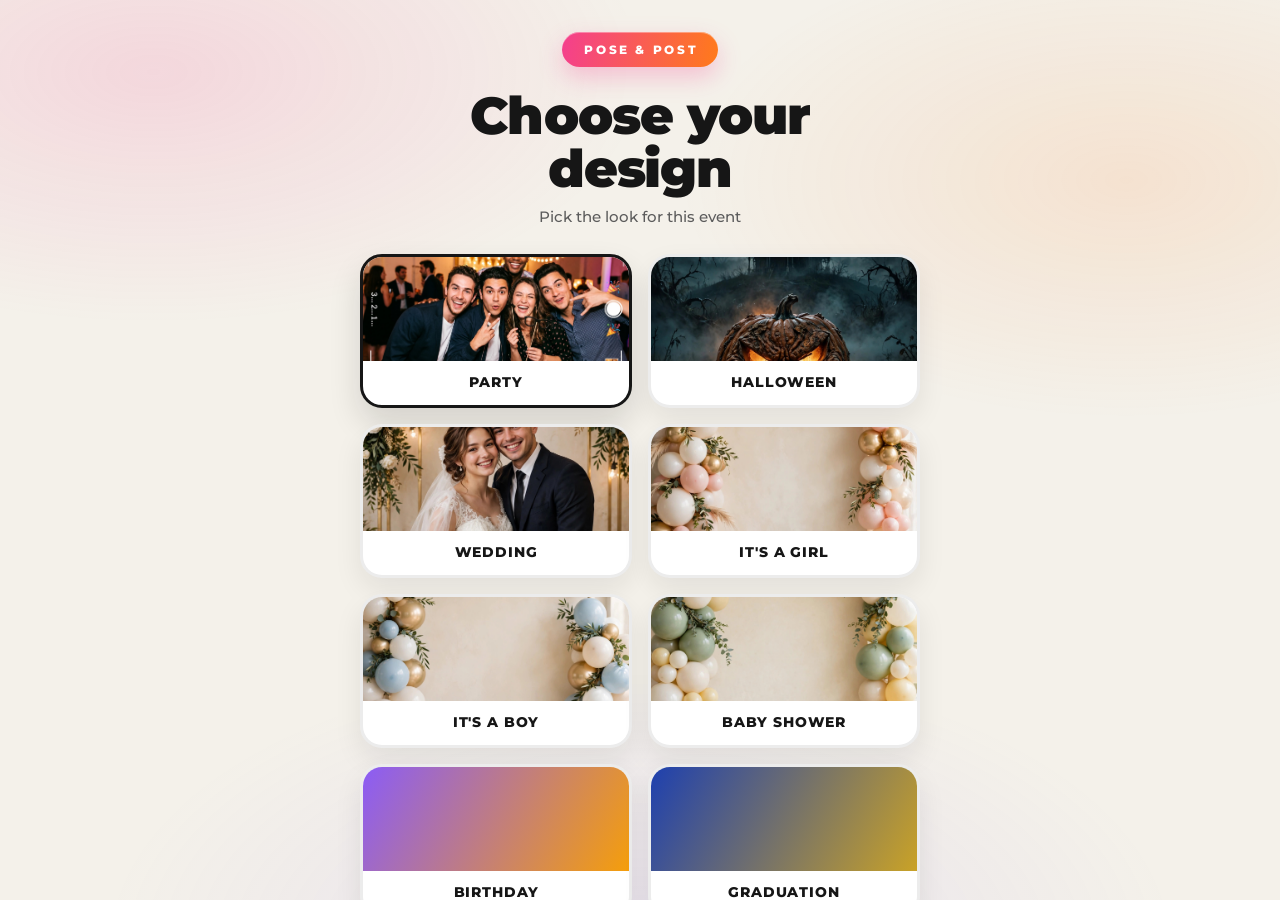
==== index.html @ d9477746 "Panel del operador + boton 'voy yo' (+5s) + fotos/cuenta configurables" ====
<!DOCTYPE html>
<html lang="en">
<head>
<meta charset="utf-8">
<meta name="viewport" content="width=device-width, initial-scale=1, maximum-scale=1, user-scalable=no">
<meta name="apple-mobile-web-app-capable" content="yes">
<meta name="mobile-web-app-capable" content="yes">
<meta name="apple-mobile-web-app-status-bar-style" content="default">
<meta name="theme-color" content="#f4f1ea">
<meta name="apple-mobile-web-app-title" content="Photo Booth">
<link rel="apple-touch-icon" href="./icono.png">
<link rel="icon" type="image/png" href="./icono.png">
<title>Photo Booth</title>
<link rel="preconnect" href="https://fonts.googleapis.com">
<link rel="preconnect" href="https://fonts.gstatic.com" crossorigin>
<link href="https://fonts.googleapis.com/css2?family=Montserrat:wght@500;700;800;900&display=swap" rel="stylesheet">
<link href="https://fonts.googleapis.com/css2?family=Cinzel+Decorative:wght@700;900&display=swap" rel="stylesheet">
<link rel="stylesheet" href="./estilos.css?v=8">
<style>
  /* App-specific styles — the theme lives in estilos.css */
  html, body { overflow:hidden; }

  #pantalla { position:fixed; inset:0; z-index:2; display:flex;
              align-items:center; justify-content:center; }

  /* ===== Start: full-screen photo hero (blurred) ===== */
  #vista-inicio { cursor:pointer; position:absolute; inset:0; max-width:none;
                  padding:0; overflow:hidden; display:flex;
                  align-items:center; justify-content:center; background:#171310; }
  .inicio-fondo { position:absolute; inset:0;
                  background:url("./fondo-inicio.jpg") center/cover no-repeat;
                  filter:blur(6px) brightness(.94) saturate(1.12);
                  transform:scale(1.07); }
  .inicio-velo { position:absolute; inset:0;
                 background:linear-gradient(180deg, rgba(14,10,8,.48), rgba(14,10,8,.20) 42%, rgba(14,10,8,.68)); }
  .inicio-contenido { position:relative; z-index:2; padding:32px 24px; max-width:640px; }
  #vista-inicio .titular { color:#fff; text-shadow:0 8px 38px rgba(0,0,0,.5); }
  #vista-inicio .pastilla-rosa { background:rgba(255,255,255,.16);
                  border:1.5px solid rgba(255,255,255,.45); box-shadow:none;
                  backdrop-filter:blur(8px); -webkit-backdrop-filter:blur(8px); }
  #vista-inicio .btn-negro { background:var(--degradado);
                  border:1.5px solid rgba(255,255,255,.9);
                  box-shadow:0 18px 42px rgba(20,10,24,.28), 0 10px 30px rgba(244,63,142,.35), inset 0 1px 0 rgba(255,255,255,.45);
                  padding:20px 52px 20px calc(52px + .12em); font-size:16px;
                  animation:pulso 2.4s ease-in-out infinite; }
  @keyframes pulso { 0%,100% { transform:scale(1); } 50% { transform:scale(1.05); } }
  /* Event scenes on the landing (soft photo under a light veil) */
  body[data-tpl="boda"] .inicio-fondo { background-image:url("./boda.jpg"); }
  body[data-tpl="baby-nina"] .inicio-fondo { background-image:url("./baby-nina.jpg"); }
  body[data-tpl="baby-nino"] .inicio-fondo { background-image:url("./baby-nino.jpg"); }
  body[data-tpl="baby-shower"] .inicio-fondo { background-image:url("./baby-neutral.jpg"); }
  body[data-tpl="boda"] .inicio-velo,
  body[data-tpl="baby-nina"] .inicio-velo,
  body[data-tpl="baby-nino"] .inicio-velo,
  body[data-tpl="baby-shower"] .inicio-velo {
    background:linear-gradient(180deg, rgba(43,32,38,.36), rgba(43,32,38,.10) 42%, rgba(43,32,38,.44)); }
  /* Button polish: friendly, elegant press feedback everywhere */
  #btn-home, #idiomas button, .modo { transition:transform .15s ease, background .2s ease, color .2s ease, box-shadow .2s ease; }
  #btn-home:active, #idiomas button:active, .modo:active { transform:scale(.94); }
  .inicio-titulo { font-size:clamp(42px,10vw,76px); margin:24px 0 16px; }
  .inicio-sub { color:rgba(255,255,255,.88); font-size:15px; font-weight:500;
                line-height:1.7; margin-bottom:34px;
                text-shadow:0 2px 14px rgba(0,0,0,.45); }
  .inicio-evento { font-size:13px; font-weight:800; letter-spacing:.24em;
                   text-transform:uppercase; color:#fff;
                   margin:-22px 0 30px; text-shadow:0 2px 14px rgba(0,0,0,.5); }

  /* ===== Camera: dark studio HUD ===== */
  #preview { position:fixed; inset:0; width:100%; height:100%; object-fit:cover;
             transform:scaleX(-1) scale(1.4706); z-index:2; background:#000; }
  /* Nikon mode: the camera is the DSLR live-view feed (an <img> the
     bridge refreshes), shown mirrored like the front camera, full
     frame — the framing is the lens's own, no digital crop/zoom. */
  #feed { position:fixed; inset:0; width:100%; height:100%; object-fit:cover;
          transform:scaleX(-1); z-index:2; background:#000; display:none; }
  body.modo-nikon #feed { display:block; }
  body.modo-nikon #preview { display:none; }
  body.modo-nikon #modos { display:none; } /* photos only: no boomerang over USB */
  .hud-arriba { position:fixed; top:0; left:0; right:0; z-index:4;
                display:flex; justify-content:space-between; align-items:center;
                padding:22px 22px 46px;
                background:linear-gradient(to bottom, rgba(0,0,0,.55), transparent);
                pointer-events:none; }
  .envivo { display:inline-flex; align-items:center; gap:8px; color:#fff;
            font-size:12px; font-weight:800; letter-spacing:.2em; }
  .punto-rojo { width:9px; height:9px; border-radius:50%; background:#ff3b3b;
                box-shadow:0 0 10px #ff3b3b; }
  .contador { color:#fff; font-size:12px; font-weight:800; letter-spacing:.2em;
              background:rgba(255,255,255,.16); padding:8px 16px; border-radius:999px; }
  .hud-abajo { position:fixed; bottom:0; left:0; right:0; z-index:3; height:230px;
               background:linear-gradient(to top, rgba(0,0,0,.6), transparent);
               pointer-events:none; }
  #leyenda { position:fixed; bottom:196px; left:0; right:0; z-index:4; color:#fff;
             font-size:clamp(17px,4.5vw,25px); font-weight:800; letter-spacing:.1em;
             text-transform:uppercase; text-shadow:0 2px 18px rgba(0,0,0,.6); }
  #obturador { position:fixed; bottom:48px; left:50%; transform:translateX(-50%); z-index:4;
               width:88px; height:88px; border-radius:50%; cursor:pointer;
               border:4px solid #fff; background:rgba(255,255,255,.14);
               box-shadow:0 0 0 6px rgba(244,63,142,.35), 0 8px 30px rgba(0,0,0,.45); }
  #obturador::after { content:""; position:absolute; inset:16px; border-radius:50%;
                      background:var(--degradado); }
  #obturador:active { transform:translateX(-50%) scale(.92); }
  .puntos { position:fixed; bottom:158px; left:0; right:0; z-index:4; }
  .puntos span { display:inline-block; width:9px; height:9px; border-radius:50%;
                 background:rgba(255,255,255,.35); margin:0 8px; transition:all .3s; }
  .puntos span.ok { background:var(--degradado);
                    box-shadow:0 0 12px rgba(244,63,142,.8); }

  /* ===== Modes (Photos / Boomerang) ===== */
  #modos { position:fixed; bottom:238px; left:0; right:0; z-index:4;
           display:flex; gap:10px; justify-content:center; padding:10px 20px; }
  .modo { font-family:inherit; font-size:12px; font-weight:800;
          letter-spacing:.08em; text-transform:uppercase; color:#fff;
          background:rgba(255,255,255,.14); border:1.5px solid rgba(255,255,255,.25);
          padding:10px 20px; border-radius:999px; cursor:pointer; }
  .modo.sel { background:#fff; color:#161616; border-color:#fff; }

  /* ===== Language toggle (start screen) ===== */
  #idiomas { position:absolute; top:20px; right:20px; z-index:3; display:flex; gap:6px; }
  #idiomas button { font-family:inherit; font-size:12px; font-weight:800; letter-spacing:.1em;
                    color:#fff; background:rgba(255,255,255,.14);
                    border:1.5px solid rgba(255,255,255,.35);
                    padding:8px 14px; border-radius:999px; cursor:pointer; }
  #idiomas button.sel { background:#fff; color:#161616; border-color:#fff; }

  /* ===== Pending uploads badge (offline queue) ===== */
  #pendientes { position:fixed; left:18px; bottom:18px; z-index:7; cursor:pointer;
                background:rgba(22,22,22,.85); color:#fff; font-size:12px; font-weight:700;
                letter-spacing:.05em; padding:9px 16px; border-radius:999px; }

  /* ===== Design picker (setup screen before the landing) ===== */
  .disenos-titulo { font-size:clamp(32px,7.5vw,52px); margin:22px 0 12px; }
  .disenos-sub { color:var(--tinta-suave); font-size:15px; font-weight:500; margin-bottom:28px; }
  #disenos-grid { display:grid; grid-template-columns:1fr 1fr; gap:16px;
                  max-width:560px; margin:0 auto; }
  .diseno { font-family:inherit; background:#fff; border:3px solid rgba(22,22,22,.08);
            border-radius:22px; overflow:hidden; cursor:pointer; padding:0;
            box-shadow:0 12px 28px rgba(22,22,22,.08); text-align:center;
            transition:transform .16s ease, box-shadow .2s ease, border-color .2s ease; }
  .diseno:active { transform:scale(.97); }
  .diseno.sel { border-color:var(--tinta); box-shadow:0 16px 32px rgba(22,22,22,.14); }
  .diseno-prev { display:block; height:104px; }
  .diseno-prev img { width:100%; height:100%; object-fit:cover; display:block; }
  .diseno-grad { display:block; width:100%; height:100%; }
  .diseno-nombre { display:block; padding:12px 8px 14px; font-size:14px; font-weight:800;
                   letter-spacing:.06em; text-transform:uppercase; color:#161616; }

  /* ===== Home button (landing -> back to the design picker) ===== */
  #btn-home { position:absolute; top:20px; left:20px; z-index:3; width:42px; height:42px;
              display:flex; align-items:center; justify-content:center; border-radius:50%;
              color:#fff; background:rgba(20,16,28,.38);
              border:1.5px solid rgba(255,255,255,.4);
              backdrop-filter:blur(6px); -webkit-backdrop-filter:blur(6px); cursor:pointer; }

  /* ===== Countdown ===== */
  #cuenta { position:fixed; inset:0; z-index:5; display:none; align-items:center;
            justify-content:center; font-size:clamp(140px,38vw,220px);
            font-weight:900; color:#fff; text-shadow:0 12px 60px rgba(0,0,0,.55); }
  #flash { position:fixed; inset:0; background:#fff; opacity:0; pointer-events:none;
           z-index:6; transition:opacity .45s; }

  /* ===== Pose guide ===== */
  /* The silhouette is anchored to the bottom of the frame, feet down,
     sized like a person standing in front of the camera */
  #pose-capa { position:fixed; inset:0; z-index:3; display:flex; flex-direction:column;
               align-items:center; justify-content:flex-end; pointer-events:none;
               padding:70px 12px 6px; }
  #pose-img { height:min(84vh, 100%); max-width:96%; object-fit:contain; opacity:.5;
              transform:scaleX(-1); /* mirrored, like the preview */
              filter:drop-shadow(0 6px 24px rgba(0,0,0,.45));
              transition:height .35s ease, top .35s ease, left .35s ease; }
  #pose-nombre { position:absolute; top:64px; left:50%; transform:translateX(-50%);
                 background:var(--degradado); color:#fff; font-weight:800; white-space:nowrap;
                 font-size:17px; padding:10px 22px; border-radius:999px; text-align:center;
                 box-shadow:0 10px 26px rgba(0,0,0,.35); }
  #pose-chip { position:fixed; top:18px; left:50%; transform:translateX(-50%); z-index:5;
               background:rgba(18,14,24,.66); color:#fff; cursor:pointer;
               border:1.5px solid rgba(255,255,255,.35); border-radius:999px;
               backdrop-filter:blur(8px); -webkit-backdrop-filter:blur(8px);
               padding:8px 16px; font-family:inherit; font-size:13px; font-weight:700; }
  #rapido-chip { position:fixed; top:66px; left:50%; transform:translateX(-50%); z-index:5;
               background:rgba(18,14,24,.66); color:#fff; cursor:pointer;
               border:1.5px solid rgba(255,255,255,.35); border-radius:999px;
               backdrop-filter:blur(8px); -webkit-backdrop-filter:blur(8px);
               padding:8px 16px; font-family:inherit; font-size:13px; font-weight:700; }
  #rapido-chip.sel { background:var(--degradado); border-color:transparent; }
  #voy-chip { position:fixed; top:114px; left:50%; transform:translateX(-50%); z-index:5;
               background:rgba(18,14,24,.66); color:#fff; cursor:pointer;
               border:1.5px solid rgba(255,255,255,.35); border-radius:999px;
               backdrop-filter:blur(8px); -webkit-backdrop-filter:blur(8px);
               padding:8px 16px; font-family:inherit; font-size:13px; font-weight:700; }
  #voy-chip.sel { background:var(--degradado); border-color:transparent; }
  #btn-operador { position:absolute; right:16px; bottom:16px; z-index:6;
               background:transparent; border:none; cursor:pointer;
               color:rgba(255,255,255,.75); font-family:inherit;
               font-size:12.5px; font-weight:700; letter-spacing:.06em;
               text-transform:uppercase; padding:10px 12px; }
  #panel-operador { position:fixed; left:0; right:0; bottom:0; z-index:9;
                   padding:18px 18px 30px; display:flex; justify-content:center; }
  .panel-tarjeta { text-align:left; max-height:84vh; overflow-y:auto; }
  .op-etq { display:block; color:rgba(255,255,255,.75); font-size:12.5px; font-weight:700;
            letter-spacing:.05em; text-transform:uppercase; margin:16px 0 8px; }
  .op-input { width:100%; box-sizing:border-box; background:rgba(255,255,255,.1);
              border:1.5px solid rgba(255,255,255,.3); border-radius:14px;
              color:#fff; font-family:inherit; font-size:16px; padding:12px 14px; }
  .op-seg { display:flex; gap:10px; }
  .op-seg button { flex:1; font-family:inherit; padding:12px; border-radius:14px;
              border:1.5px solid rgba(255,255,255,.35); cursor:pointer;
              background:rgba(255,255,255,.12); color:#fff;
              font-size:16px; font-weight:800; }
  .op-seg button.sel { background:var(--degradado); border-color:transparent; }
  .op-acciones { margin-top:22px; }
  .panel-tarjeta .op-cerrar { color:#fff; border-color:rgba(255,255,255,.55);
                           background:transparent; width:100%; }
  #pose-pregunta { position:fixed; left:0; right:0; bottom:0; z-index:8;
                   padding:18px 18px 30px; display:flex; justify-content:center; }
  .pose-tarjeta { background:rgba(18,14,24,.85); border-radius:24px; padding:22px;
                  border:1.5px solid rgba(255,255,255,.22); width:100%; max-width:430px;
                  backdrop-filter:blur(10px); -webkit-backdrop-filter:blur(10px);
                  box-shadow:0 24px 60px rgba(0,0,0,.5); text-align:center; }
  .pose-tit { color:#fff; font-size:20px; font-weight:800; margin-bottom:16px; }
  .pose-btns { display:flex; flex-direction:column; gap:10px; }
  .pose-tarjeta .btn-negro { background:var(--degradado); color:#fff; width:100%; }
  .pose-tarjeta .pose-no { color:#fff; border-color:rgba(255,255,255,.55);
                           background:transparent; width:100%; }
  .pose-nums { display:flex; gap:10px; justify-content:center; }
  .pose-nums button { font-family:inherit; width:62px; height:62px; border-radius:20px;
                      border:1.5px solid rgba(255,255,255,.35); cursor:pointer;
                      background:rgba(255,255,255,.12); color:#fff;
                      font-size:22px; font-weight:800; transition:transform .15s ease; }
  .pose-nums button:active { transform:scale(.94); }

  /* ===== QR ===== */
  .centro { position:relative; z-index:2; padding:32px 24px; width:100%;
            max-height:100%; overflow-y:auto; }
  .qr-titulo { font-size:clamp(34px,8.5vw,56px); margin:20px 0 26px; }
  #qrbox { display:inline-block; background:#fff; padding:16px; border-radius:20px;
           margin:0 auto 24px; box-shadow:var(--sombra); }
  #qrbox img, #qrbox canvas, #qrbox table { display:block; }
  .qr-sub { color:var(--tinta-suave); font-size:15px; font-weight:500;
            line-height:1.7; margin-bottom:30px; }

  /* ===== Halloween template (booth) ===== */
  body[data-tpl="halloween"] #vista-inicio { background:#06030c; }
  body[data-tpl="halloween"] #vista-inicio { align-items:stretch; }
  body[data-tpl="halloween"] .inicio-contenido { height:100%; justify-content:flex-start;
    display:flex; flex-direction:column; align-items:center;
    padding:6vh 24px 4.2vh; }
  body[data-tpl="halloween"] #vista-inicio .btn-negro { margin-top:auto; order:5; }
  /* Halloween only: the event name goes big and gothic, BELOW the Start button */
  body[data-tpl="halloween"] .inicio-evento { order:6; margin:22px 0 0;
    font-family:"Cinzel Decorative","Montserrat",serif; font-weight:700;
    font-size:clamp(26px,6.2vw,42px); letter-spacing:.06em; line-height:1.15;
    color:#f6f1ff; text-shadow:0 0 24px rgba(255,106,0,.45), 0 2px 14px rgba(0,0,0,.65); }
  body[data-tpl="halloween"] .inicio-velo {
    background:linear-gradient(180deg, rgba(5,2,10,.58), rgba(5,2,10,.10) 34%, rgba(5,2,10,.16) 62%, rgba(5,2,10,.74)); }
  body[data-tpl="halloween"] #cuenta { color:#ff7a1a;
    text-shadow:0 10px 50px rgba(139,92,246,.65), 0 4px 18px rgba(0,0,0,.6); }
  body[data-tpl="halloween"] #obturador {
    box-shadow:0 0 0 6px rgba(255,122,26,.4), 0 8px 30px rgba(0,0,0,.45); }
  body[data-tpl="halloween"] .puntos span.ok {
    box-shadow:0 0 12px rgba(255,122,26,.85); }
  body[data-tpl="halloween"] .modo.sel { background:#ff7a1a; border-color:#ff7a1a; color:#1d1030; }

  /* ===== Halloween scene: a living photo (booth start screen) ===== */
  /* The photo lives in the top band; below it, a clean black band
     holds the Start button so it never covers the pumpkin. */
  #escena { position:absolute; inset:0; z-index:0; }
  /* Scene life (bats, embers, fog) belongs to Halloween ONLY */
  #escena .murcielago-volador, #escena .brasa, #escena .niebla-escena { display:none; }
  body[data-tpl="halloween"] #escena .murcielago-volador,
  body[data-tpl="halloween"] #escena .brasa,
  body[data-tpl="halloween"] #escena .niebla-escena { display:block; }
  body[data-tpl="halloween"] #escena { inset:0 0 19% 0; overflow:hidden;
    animation:deriva 26s ease-in-out infinite alternate; }
  @keyframes deriva { from { transform:scale(1) translate(0,0); }
                      to   { transform:scale(1.09) translate(-1.2%,-1.6%); } }
  body[data-tpl="halloween"] #escena::after { content:""; position:absolute; inset:0;
    background:linear-gradient(180deg, transparent 74%, rgba(6,3,12,.88) 95%, #06030c 100%); }
  body[data-tpl="halloween"] .inicio-fondo {
    background-image:url("./halloween-escena.jpg");
    background-position:50% 55%;
    filter:brightness(.94) saturate(.94) contrast(1.05);
    transform:none; }
  /* Inner fire of the carved face, flickering like a candle */
  #resplandor { display:none; }
  body[data-tpl="halloween"] #resplandor { display:block; position:absolute; left:50%; top:60%;
    width:66vmin; height:66vmin; transform:translate(-50%,-50%); border-radius:50%;
    background:radial-gradient(circle, rgba(255,130,20,.34), rgba(255,100,0,.12) 45%, transparent 68%);
    mix-blend-mode:screen; pointer-events:none;
    animation:parpadeo-vela 4.4s linear infinite; }
  @keyframes parpadeo-vela { 0%,100%{ opacity:1; } 3%{ opacity:.5; } 5%{ opacity:1; }
              38%{ opacity:1; } 40%{ opacity:.68; } 42%{ opacity:1; } 43%{ opacity:.82; }
              45%{ opacity:1; } 71%{ opacity:.9; } 72%{ opacity:1; } }
  /* Bats crossing the sky */
  .murcielago-volador { position:absolute; left:0; width:54px; opacity:.85; }
  .murcielago-volador.v1 { top:13%; animation:vuelo 17s linear infinite; animation-delay:-6s; }
  .murcielago-volador.v2 { top:22%; width:36px; opacity:.6; animation:vuelo 24s linear infinite; animation-delay:-15s; }
  @keyframes vuelo { from { transform:translate(-14vw,0); } to { transform:translate(112vw,-7vh); } }
  .murcielago-volador .ala { transform-box:fill-box; animation:aleteo .45s ease-in-out infinite alternate; }
  .murcielago-volador .ala.izq { transform-origin:100% 50%; }
  .murcielago-volador .ala.der { transform-origin:0% 50%; animation-delay:.12s; }
  @keyframes aleteo { from { transform:rotate(16deg); } to { transform:rotate(-18deg); } }
  /* Fog drifting at the pumpkin's base */
  .niebla-escena { position:absolute; width:120%; height:130px; left:-10%; border-radius:50%;
    background:radial-gradient(50% 50% at 50% 50%, rgba(200,180,255,.12), transparent 70%);
    filter:blur(10px); }
  .niebla-escena.n1 { bottom:-30px; animation:niebla-va 15s ease-in-out infinite alternate; }
  .niebla-escena.n2 { bottom:36px; animation:niebla-va 21s ease-in-out infinite alternate-reverse; }
  /* Embers rising from the pumpkin */
  .brasa { position:absolute; bottom:16%; width:4px; height:4px; border-radius:50%;
    background:#ffb03a; box-shadow:0 0 8px 2px rgba(255,130,20,.55); opacity:0;
    animation:sube-brasa 5s ease-in infinite; }
  @keyframes sube-brasa { 0% { transform:translate(0,0); opacity:0; }
    12% { opacity:.9; } 70% { opacity:.5; } 100% { transform:translate(14px,-120px); opacity:0; } }
  /* Film grain over the scene */
  body[data-tpl="halloween"] #vista-inicio::after { content:""; position:absolute; inset:0;
    z-index:3; pointer-events:none; opacity:.05;
    background-image:url("data:image/svg+xml,%3Csvg xmlns='http://www.w3.org/2000/svg' width='300' height='300'%3E%3Cfilter id='n'%3E%3CfeTurbulence type='fractalNoise' baseFrequency='0.9' numOctaves='2'/%3E%3CfeColorMatrix type='saturate' values='0'/%3E%3C/filter%3E%3Crect width='100%25' height='100%25' filter='url(%23n)'/%3E%3C/svg%3E");
    animation:grano-mueve .9s steps(4) infinite; }
  /* Start pressed: everything fades to black, then the camera opens */
  #corte { position:fixed; inset:0; background:#000; opacity:0; pointer-events:none;
              z-index:40; transition:opacity .3s ease; }
  #corte.activo { opacity:1; transition:opacity .18s ease; }
</style>
</head>
<body>

<script src="./fondo.js"></script>

<div id="pantalla">
  <div class="decor-halloween" aria-hidden="true">
    <div class="luna"></div>
    <svg class="telarana izq" viewBox="0 0 200 200" fill="none" stroke="rgba(240,235,255,.55)" stroke-width="1.3" stroke-linecap="round">
      <path d="M2 2 L198 14 M2 2 L172 66 M2 2 L120 132 M2 2 L56 186 M2 2 L8 198"/>
      <path d="M61 6 Q54 16 53 21 Q44 33 37 41 Q26 50 18 57 Q10 60 4 61"/>
      <path d="M110 9 Q100 26 96 37 Q82 56 67 74 Q50 90 32 103 Q18 108 5 110"/>
      <path d="M159 12 Q146 34 138 53 Q118 82 96 106 Q70 128 45 149 Q24 156 7 159"/>
    </svg>
    <svg class="telarana der" viewBox="0 0 200 200" fill="none" stroke="rgba(240,235,255,.55)" stroke-width="1.3" stroke-linecap="round">
      <path d="M2 2 L198 14 M2 2 L172 66 M2 2 L120 132 M2 2 L56 186 M2 2 L8 198"/>
      <path d="M61 6 Q54 16 53 21 Q44 33 37 41 Q26 50 18 57 Q10 60 4 61"/>
      <path d="M110 9 Q100 26 96 37 Q82 56 67 74 Q50 90 32 103 Q18 108 5 110"/>
      <path d="M159 12 Q146 34 138 53 Q118 82 96 106 Q70 128 45 149 Q24 156 7 159"/>
    </svg>
    <div class="murcielago">
      <svg width="46" height="66" viewBox="0 0 60 84">
        <path d="M30 4 C39 12 43 24 41.5 42 C40 60 36 72 30 80 C24 72 20 60 18.5 42 C17 24 21 12 30 4 Z" fill="#0a0a10"/>
        <circle cx="30" cy="70" r="7.5" fill="#0a0a10"/>
        <path d="M23.5 74 L20 82 L27 77 Z" fill="#0a0a10"/>
        <path d="M36.5 74 L40 82 L33 77 Z" fill="#0a0a10"/>
        <circle class="ojo-bat" cx="27" cy="69" r="1.5" fill="#ff2222"/>
        <circle class="ojo-bat" cx="33" cy="69" r="1.5" fill="#ff2222"/>
      </svg>
    </div>
    <div class="nube u1"></div>
    <div class="nube u2"></div>
    <div class="grano"></div>
    <div class="niebla n1"></div>
    <div class="niebla n2"></div>
  </div>
  <div id="vista-disenos" class="centro">
    <span class="pastilla pastilla-rosa">Pose &amp; Post</span>
    <h1 class="titular disenos-titulo" data-txt="disenosTitulo">Choose your<br>design</h1>
    <p class="disenos-sub" data-txt="disenosSub">Pick the look for this event</p>
    <div id="disenos-grid"></div>
  </div>

  <div id="vista-inicio" class="oculto">
    <button id="btn-home" aria-label="Designs">
      <svg viewBox="0 0 24 24" width="19" height="19" aria-hidden="true"><path d="M3 11.2 12 3l9 8.2v9.3a1.5 1.5 0 0 1-1.5 1.5H14v-6h-4v6H4.5A1.5 1.5 0 0 1 3 20.5Z" fill="currentColor"/></svg>
    </button>
    <div id="escena" aria-hidden="true">
      <div class="inicio-fondo"></div>
      <div id="resplandor"></div>
      <div class="murcielago-volador v1">
        <svg viewBox="0 0 64 24">
          <path class="ala izq" d="M30 12 Q18 0 2 6 Q12 10 14 16 Q22 12 30 14 Z" fill="#05060a"/>
          <path class="ala der" d="M34 12 Q46 0 62 6 Q52 10 50 16 Q42 12 34 14 Z" fill="#05060a"/>
          <ellipse cx="32" cy="13" rx="4" ry="3" fill="#05060a"/>
        </svg>
      </div>
      <div class="murcielago-volador v2">
        <svg viewBox="0 0 64 24">
          <path class="ala izq" d="M30 12 Q18 0 2 6 Q12 10 14 16 Q22 12 30 14 Z" fill="#05060a"/>
          <path class="ala der" d="M34 12 Q46 0 62 6 Q52 10 50 16 Q42 12 34 14 Z" fill="#05060a"/>
          <ellipse cx="32" cy="13" rx="4" ry="3" fill="#05060a"/>
        </svg>
      </div>
      <span class="brasa" style="left:44%; animation-delay:-1s"></span>
      <span class="brasa" style="left:50%; animation-delay:-3.2s"></span>
      <span class="brasa" style="left:56%; animation-delay:-2.1s"></span>
      <span class="brasa" style="left:47%; animation-delay:-4.4s"></span>
      <span class="brasa" style="left:53%; animation-delay:-.4s"></span>
      <div class="niebla-escena n1"></div>
      <div class="niebla-escena n2"></div>
    </div>
    <div class="inicio-velo" aria-hidden="true"></div>
    <div id="idiomas">
      <button type="button" data-idioma="en">EN</button>
      <button type="button" data-idioma="es">ES</button>
    </div>
    <div class="inicio-contenido">
      <span class="pastilla pastilla-rosa">Pose &amp; Post</span>
      <h1 class="titular inicio-titulo" data-txt="titulo">Capture your moment<br><span class="degradado-texto">in 3 photos</span></h1>
      <p class="inicio-sub" data-txt="sub">5-second countdown · Strip ready to download</p>
      <p class="inicio-evento oculto" id="inicio-evento"></p>
      <span class="btn-negro" id="btn-start" role="button" data-txt="empezar">Start →</span>
    </div>
    <button id="btn-operador" data-txt="operador">Operator</button>
  </div>

  <div id="vista-camara" class="oculto">
    <video id="preview" playsinline muted autoplay></video>
    <img id="feed" alt="">
    <div class="hud-arriba">
      <span class="envivo"><span class="punto-rojo"></span><span data-txt="enVivo">Live</span></span>
      <span class="contador" id="contador">0/3</span>
    </div>
    <div class="hud-abajo"></div>
    <div id="leyenda">Smile</div>
    <div id="modos">
      <button class="modo sel" data-modo="fotos" data-txt="fotos">Photos</button>
      <button class="modo" data-modo="boomerang">Boomerang</button>
    </div>
    <button id="obturador" aria-label="Take photos"></button>
    <div class="puntos" id="puntos"><span></span><span></span><span></span></div>
  </div>

  <!-- Pose guide: a big silhouette guests fit themselves into -->
  <div id="pose-capa" class="oculto">
    <img id="pose-img" alt="">
    <div id="pose-nombre"></div>
  </div>
  <button id="pose-chip" class="oculto"></button>
  <button id="rapido-chip" class="oculto"></button>
  <button id="voy-chip" class="oculto"></button>
  <!-- Asked once when the camera opens: guided poses or freestyle -->
  <div id="pose-pregunta" class="oculto">
    <div class="pose-tarjeta">
      <div id="pose-paso1">
        <p class="pose-tit" data-txt="posePregunta">Want a pose idea?</p>
        <div class="pose-btns">
          <button class="btn-negro pose-si" id="pose-si" data-txt="poseSi">Yes, guide us!</button>
          <button class="btn-linea pose-no" id="pose-no" data-txt="poseNo">No, freestyle</button>
        </div>
      </div>
      <div id="pose-paso2" class="oculto">
        <p class="pose-tit" data-txt="poseCuantos">How many people?</p>
        <div class="pose-nums">
          <button data-n="1">1</button>
          <button data-n="2">2</button>
          <button data-n="3">3</button>
          <button data-n="4">4+</button>
        </div>
      </div>
    </div>
  </div>

  <div id="cuenta">5</div>
  <!-- Operator panel: event, countdown and photos per session -->
  <div id="panel-operador" class="oculto">
    <div class="pose-tarjeta panel-tarjeta">
      <p class="pose-tit" data-txt="ajustes">Operator settings</p>
      <label class="op-etq" for="op-nombre" data-txt="nombreEvento">Event name</label>
      <input id="op-nombre" class="op-input" type="text" autocomplete="off">
      <label class="op-etq" for="op-id" data-txt="idEvento">Event ID (gallery tag)</label>
      <input id="op-id" class="op-input" type="text" autocomplete="off" autocapitalize="none">
      <label class="op-etq" data-txt="cuentaAtras">Countdown</label>
      <div class="op-seg">
        <button id="op-cuenta-3" type="button">3 s</button>
        <button id="op-cuenta-5" type="button">5 s</button>
      </div>
      <label class="op-etq" data-txt="fotosSesion">Photos per session</label>
      <div class="op-seg">
        <button id="op-fotos-3" type="button">3</button>
        <button id="op-fotos-4" type="button">4</button>
      </div>
      <div class="pose-btns op-acciones">
        <button class="btn-negro" id="op-guardar" data-txt="guardar">Save</button>
        <button class="btn-linea op-cerrar" id="op-cerrar" data-txt="cerrar">Close</button>
      </div>
    </div>
  </div>

  <div id="flash"></div>

  <div id="vista-qr" class="centro oculto">
    <span class="pastilla pastilla-verde" data-txt="qrPastilla">Photos ready!</span>
    <h2 class="titular qr-titulo" data-txt="qrTitulo">Scan to<br>download</h2>
    <div id="qrbox"><div id="qr"></div></div>
    <p class="qr-sub" data-txt="qrSub">Point your camera at the code<br>and take your photos</p>
    <button id="otra" class="btn-negro" data-txt="otra">New session</button>
  </div>

  <div id="corte" aria-hidden="true"></div>

  <div id="pendientes" class="oculto"></div>
</div>

<script src="./qrcode.min.js"></script>
<script>
const $ = id => document.getElementById(id);
const esperar = ms => new Promise(r => setTimeout(r, ms));
const video = $("preview");
const BASE = location.href.replace(/\/[^/]*$/, "");

// ===== Nikon mode =====
// Set by the PC bridge (puente-nikon.ps1) when IT serves this app on
// the local network: the camera is then a Nikon DSLR tethered to the
// PC, and the bridge fires the shutter. Absent on GitHub Pages, where
// the app runs on the iPad's own camera exactly as before.
const MODO_NIKON = window.PB_MODO_NIKON === true;
if (MODO_NIKON) document.body.classList.add("modo-nikon");
// In Nikon mode the app is served from a LAN address, but the guest
// gallery must stay on the public site (guests open it on their phones)
const BASE_PUBLICA = "https://ramiiron.github.io/photo-booth-demo";

// ===== Cloudinary setup (unsigned uploads, designed for the browser) =====
const CLOUD_NAME = "lubasdf9";
const UPLOAD_PRESET = "photo-booth";

// ===== Event setup (edit before each event) =====
// The client picks the template when booking; put their name here.
const EVENTO = {
  nombre: "Barrio Rushton View 5th", // ward Halloween party, Oct 28 2026
  plantilla: "fiesta",   // chosen on the design picker screen (saved on this iPad)
  logo: "",              // optional client logo URL (Cloudinary) shown on the strip
  id: "halloween-2026",  // event slug: uploads are tagged "pb-<id>" for the host gallery
};

// ===== Business setup (watermark on downloaded photos and strips) =====
const NEGOCIO = {
  nombre: "Pose & Post",  // e.g. "Flashbox Studio" ("" = no watermark)
};

// ===== Operator settings (panel on the start screen, saved here) =====
// The operator can change the event name/tag, the countdown and the
// photos per session without touching code; it persists per device.
let fotosPorSesion = 3, segundosCuenta = 5;
try {
  const AJ = JSON.parse(localStorage.getItem("pb-ajustes") || "{}");
  if (AJ.fotos === 3 || AJ.fotos === 4) fotosPorSesion = AJ.fotos;
  if (AJ.cuenta === 3 || AJ.cuenta === 5) segundosCuenta = AJ.cuenta;
  if (typeof AJ.nombre === "string") EVENTO.nombre = AJ.nombre;
  if (typeof AJ.id === "string" && AJ.id) EVENTO.id = AJ.id;
} catch(e){}

// ===== Language: EN/ES toggle on the start screen, saved on this iPad =====
let idioma = "en";
try { if (localStorage.getItem("pb-idioma") === "es") idioma = "es"; } catch(e){}
const TXT = {
  en: {
    titulo: 'Capture your moment<br><span class="degradado-texto">in 3 photos</span>',
    disenosTitulo: "Choose your<br>design",
    disenosSub: "Pick the look for this event",
    sub: "5-second countdown · Strip ready to download",
    empezar: "Start →",
    enVivo: "Live",
    fotos: "Photos",
    qrPastilla: "Photos ready!",
    qrTitulo: "Scan to<br>download",
    qrSub: "Point your camera at the code<br>and take your photos",
    otra: "New session",
    sonrie: "Smile",
    muevete: "Get ready to move",
    posePregunta: "Want a pose idea?",
    poseSi: "Yes, guide us!",
    poseNo: "No, freestyle",
    poseCuantos: "How many people?",
    poseChip: "Poses on",
    fotoDe: (i, n) => `Photo ${i} of ${n} — get ready`,
    operador: "Operator",
    ajustes: "Operator settings",
    nombreEvento: "Event name",
    idEvento: "Event ID (gallery tag)",
    cuentaAtras: "Countdown",
    fotosSesion: "Photos per session",
    guardar: "Save",
    cerrar: "Close",
    voy: on => on ? "You're in! First photo +5 s" : "Join the photo (+5 s)",
    tituloN: n => `Capture your moment<br><span class="degradado-texto">in ${n} photos</span>`,
    subN: s => `${s}-second countdown · Strip ready to download`,
    mantenPose: "Hold your pose!",
    rapido: on => `Rapid photos · ${on ? "ON" : "OFF"}`,
    otraFoto: "Another one!",
    boomListo: "Boomerang — get ready",
    mueve: "Move!",
    creandoBoom: "Creating your boomerang…",
    subiendo: "Uploading…",
    subiendoFotos: (i, n) => `Uploading photos… ${i}/${n}`,
    errorAlgo: "Something went wrong. Try again.",
    sinConexion: "Saved on this iPad — no connection. It will upload on its own.",
    errorCamara: "Couldn't access the camera. Check the permission in Settings.",
    pend: n => n === 1 ? "1 pending upload" : n + " pending uploads"
  },
  es: {
    titulo: 'Captura tu momento<br><span class="degradado-texto">en 3 fotos</span>',
    disenosTitulo: "Elige tu<br>diseño",
    disenosSub: "Elige el estilo para este evento",
    sub: "Cuenta regresiva de 5 segundos · Tira lista para descargar",
    empezar: "Empezar →",
    enVivo: "En vivo",
    fotos: "Fotos",
    qrPastilla: "¡Fotos listas!",
    qrTitulo: "Escanea para<br>descargar",
    qrSub: "Apunta tu cámara al código<br>y llévate tus fotos",
    otra: "Nueva sesión",
    sonrie: "Sonríe",
    muevete: "Prepárate para moverte",
    posePregunta: "¿Quieren una pose guiada?",
    poseSi: "¡Sí, guíanos!",
    poseNo: "No, estilo libre",
    poseCuantos: "¿Cuántas personas son?",
    poseChip: "Poses activas",
    fotoDe: (i, n) => `Foto ${i} de ${n} — prepárate`,
    operador: "Operador",
    ajustes: "Ajustes del operador",
    nombreEvento: "Nombre del evento",
    idEvento: "ID del evento (tag de galería)",
    cuentaAtras: "Cuenta regresiva",
    fotosSesion: "Fotos por sesión",
    guardar: "Guardar",
    cerrar: "Cerrar",
    voy: on => on ? "¡Ya estás dentro! Primera foto +5 s" : "Entrar en la foto (+5 s)",
    tituloN: n => `Captura tu momento<br><span class="degradado-texto">en ${n} fotos</span>`,
    subN: s => `Cuenta regresiva de ${s} segundos · Tira lista para descargar`,
    mantenPose: "¡Mantén la pose!",
    rapido: on => `Fotos rápidas · ${on ? "ON" : "OFF"}`,
    otraFoto: "¡Otra más!",
    boomListo: "Boomerang — prepárate",
    mueve: "¡Muévete!",
    creandoBoom: "Creando tu boomerang…",
    subiendo: "Subiendo…",
    subiendoFotos: (i, n) => `Subiendo fotos… ${i}/${n}`,
    errorAlgo: "Algo salió mal. Intenta de nuevo.",
    sinConexion: "Guardado en este iPad — sin conexión. Se subirá solo.",
    errorCamara: "No se pudo acceder a la cámara. Revisa el permiso en Ajustes.",
    pend: n => n === 1 ? "1 subida pendiente" : n + " subidas pendientes"
  }
};
const T = () => TXT[idioma];

function aplicarIdioma(){
  document.querySelectorAll("[data-txt]").forEach(el => {
    const v = T()[el.dataset.txt];
    if (typeof v === "string") el.innerHTML = v;
  });
  document.querySelectorAll("#idiomas button").forEach(b =>
    b.classList.toggle("sel", b.dataset.idioma === idioma));
  document.documentElement.lang = idioma;
  $("leyenda").textContent = (typeof modoActual !== "undefined" && modoActual === "boomerang") ? T().muevete : T().sonrie;
  pintarDisenos();
  actualizarPendientes();
  pintarTextosInicio();
}

// Gallery URL with the event config (name, template, business, language, logo)
function urlGaleria(extra){
  return (MODO_NIKON ? BASE_PUBLICA : BASE) + "/galeria.html?" + extra +
    "&ev=" + encodeURIComponent(EVENTO.plantilla === "halloween" ? EVENTO.nombre : "") + "&tpl=" + encodeURIComponent(EVENTO.plantilla) +
    "&neg=" + encodeURIComponent(NEGOCIO.nombre) + "&lang=" + idioma +
    (EVENTO.logo ? "&logo=" + encodeURIComponent(EVENTO.logo) : "");
}

// ===== Design picker (setup screen; the choice is saved on this iPad) =====
const DISENOS = [
  { id:"fiesta",      en:"Party",       es:"Fiesta",      img:"./fondo-inicio.jpg" },
  { id:"halloween",   en:"Halloween",   es:"Halloween",   img:"./halloween-escena.jpg" },
  { id:"boda",        en:"Wedding",     es:"Boda",        img:"./boda.jpg" },
  { id:"baby-nina",   en:"It's a Girl", es:"Es Niña",     img:"./baby-nina.jpg" },
  { id:"baby-nino",   en:"It's a Boy",  es:"Es Niño",     img:"./baby-nino.jpg" },
  { id:"baby-shower", en:"Baby Shower", es:"Baby Shower", img:"./baby-neutral.jpg" },
  { id:"cumpleanos",  en:"Birthday",    es:"Cumpleaños",  grad:"linear-gradient(120deg,#8b5cf6,#f59e0b)" },
  { id:"graduacion",  en:"Graduation",  es:"Graduación",  grad:"linear-gradient(120deg,#1e40af,#c9a227)" },
];
function pintarDisenos(){
  $("disenos-grid").innerHTML = DISENOS.map(d =>
    `<button class="diseno" data-tpl="${d.id}">
       <span class="diseno-prev">${d.img ? `<img src="${d.img}" alt="">` : `<span class="diseno-grad" style="background:${d.grad}"></span>`}</span>
       <span class="diseno-nombre">${d[idioma]}</span>
     </button>`).join("");
  document.querySelectorAll(".diseno").forEach(b => { b.onclick = () => elegirDiseno(b.dataset.tpl); });
  marcarDisenoSel();
}
function marcarDisenoSel(){
  document.querySelectorAll(".diseno").forEach(b =>
    b.classList.toggle("sel", b.dataset.tpl === EVENTO.plantilla));
}
function elegirDiseno(id){
  EVENTO.plantilla = id;
  document.body.dataset.tpl = id;
  try { localStorage.setItem("pb-plantilla", id); } catch(e){}
  marcarDisenoSel();
  aplicarNombre();
  mostrar("vista-inicio");
}

function mostrar(id){
  ["vista-disenos","vista-inicio","vista-camara","vista-qr"].forEach(x => $(x).classList.toggle("oculto", x !== id));
  // Halloween decor stays off the camera, the photo start scene and the picker
  document.body.classList.toggle("en-camara", id === "vista-camara");
  document.body.classList.toggle("en-inicio", id === "vista-inicio");
  document.body.classList.toggle("en-disenos", id === "vista-disenos");
  // The pose UI (question, chip, silhouette) lives ONLY on the camera view
  if (id !== "vista-camara"){
    ocultarPreguntaPose();
    ocultarPose();
    $("pose-chip").classList.add("oculto");
  }
}
function pintarPuntos(n){
  const cont = $("puntos");
  if (cont.children.length !== fotosPorSesion) cont.innerHTML = "<span></span>".repeat(fotosPorSesion);
  [...cont.children].forEach((s,i) => s.classList.toggle("ok", i < n));
  $("contador").textContent = n + "/" + fotosPorSesion;
}

// Design picker: apply the design saved on this iPad (if any). With a
// saved design the app opens on that landing; without one, on the picker.
const PLANTILLAS_OK = ["fiesta","boda","baby-shower","baby-nina","baby-nino","cumpleanos","halloween","graduacion"];
let tplGuardada = null;
try { tplGuardada = localStorage.getItem("pb-plantilla"); } catch(e){}
if (PLANTILLAS_OK.includes(tplGuardada)) EVENTO.plantilla = tplGuardada;
document.body.dataset.tpl = EVENTO.plantilla;
document.body.classList.add("en-disenos"); // the picker is the default first screen
pintarDisenos();
if (tplGuardada) mostrar("vista-inicio");

// The event name belongs to ONE event (the ward Halloween party): it is
// shown on the landing and sent to the guest gallery ONLY while the
// Halloween design is active. Any other design shows no name.
function aplicarNombre(){
  const mostrarNombre = EVENTO.plantilla === "halloween" && !!EVENTO.nombre.trim();
  const el = $("inicio-evento");
  el.textContent = mostrarNombre ? EVENTO.nombre.trim() : "";
  el.classList.toggle("oculto", !mostrarNombre);
}
aplicarNombre();

// Halloween: no tricks — everything fades to black, then the camera
// opens. The camera request runs in parallel.
async function fundidoNegro(){
  $("corte").classList.add("activo");
  await esperar(240);
}
function resetCorte(){
  $("corte").classList.remove("activo");
}

let iniciando = false;
// ONLY the Start button opens the camera (tapping elsewhere does nothing)
$("btn-start").onclick = async () => {
  if (iniciando) return;
  iniciando = true;
  const esHalloween = EVENTO.plantilla === "halloween";
  if (MODO_NIKON){
    // No device camera here: the bridge turns the Nikon's live view
    // on (on the PC) and this screen shows its feed.
    try {
      if (esHalloween) await fundidoNegro();
      await nikonIniciarSesion();
      mostrar("vista-camara");
      mostrarPreguntaPose();
    } catch (e) {
      alert(T().errorAlgo);
    }
    if (esHalloween) resetCorte();
    iniciando = false;
    return;
  }
  const promCamara = (async () => {
    const stream = await navigator.mediaDevices.getUserMedia({
      video: { facingMode: "user", width: { ideal: 1920 }, height: { ideal: 1440 } },
      audio: false
    });
    video.srcObject = stream;
    await video.play();
  })();
  promCamara.catch(() => {}); // handled below; avoids an unhandled rejection mid-animation
  try {
    if (esHalloween) await fundidoNegro();
    await promCamara;
    aplicarEncuadre(0.16); // medium default until a group size is chosen
    mostrar("vista-camara");
    mostrarPreguntaPose();
  } catch (e) {
    alert(T().errorCamara);
  }
  if (esHalloween) resetCorte();
  iniciando = false;
};

/* ===== Framing =====
   The iPad front camera is ultra-wide: at booth distance people fill
   only a third of the frame and most pixels land on the room. A single
   center-crop parameter drives BOTH the capture crop and the preview
   zoom, so what guests see is exactly what the photo gets. The crop
   adapts to the group size (chosen in the pose guide): tighter for
   1-2 people, wide for big groups. */
let recorteLado = 0.16;                    // fraction cropped per side
let escalaVista = 1 / (1 - 2 * recorteLado); // matching preview zoom
function aplicarEncuadre(r){
  if (MODO_NIKON){ recorteLado = 0; escalaVista = 1; return; } // Nikon framing is physical (lens/position)
  recorteLado = r;
  escalaVista = 1 / (1 - 2 * r);
  video.style.transform = "scaleX(-1) scale(" + escalaVista + ")";
}
function encuadrePara(n){
  if (n <= 2) return 0.235; // 1-2 people: tight, faces fill the frame
  if (n === 3) return 0.16; // 3 people: medium
  return 0.10;              // 4+: wide, like the original framing
}

function capturarCanvas(anchoMax){
  const c = document.createElement("canvas");
  // Center crop: removes the edges, where the front camera's wide
  // angle distorts the most (fisheye effect) — size set by the framing
  const r = recorteLado;
  const sw = video.videoWidth * (1 - r*2);
  const sh = video.videoHeight * (1 - r*2);
  const sx = video.videoWidth * r;
  const sy = video.videoHeight * r;
  const s = Math.min(1, anchoMax / sw);
  c.width = Math.round(sw * s);
  c.height = Math.round(sh * s);
  const ctx = c.getContext("2d");
  ctx.translate(c.width, 0); ctx.scale(-1, 1); // mirror
  ctx.drawImage(video, sx, sy, sw, sh, 0, 0, c.width, c.height);
  return c;
}
/* ===== Capture quality =====
   A single frame from a live stream is often soft (people move and
   laugh). At each shot we grab a short burst of 3 frames, keep the
   sharpest, and apply a gentle enhancement (contrast, saturation,
   unsharp mask). Everything is best-effort: any failure falls back to
   the plain capture. */
// Sharpness score of a grayscale buffer: variance of the Laplacian
function puntajeNitidez(gris, w, h){
  let suma = 0, suma2 = 0, n = 0;
  for (let y = 1; y < h - 1; y++){
    for (let x = 1; x < w - 1; x++){
      const i = y * w + x;
      const lap = 4 * gris[i] - gris[i - 1] - gris[i + 1] - gris[i - w] - gris[i + w];
      suma += lap; suma2 += lap * lap; n++;
    }
  }
  if (!n) return 0;
  const media = suma / n;
  return suma2 / n - media * media;
}
// Downscaled grayscale copy of a canvas, used only for scoring
function grisReducido(canvas){
  const w = 320, h = Math.max(2, Math.round(320 * canvas.height / canvas.width));
  const c = document.createElement("canvas");
  c.width = w; c.height = h;
  const ctx = c.getContext("2d");
  ctx.drawImage(canvas, 0, 0, w, h);
  const d = ctx.getImageData(0, 0, w, h).data;
  const gris = new Float32Array(w * h);
  for (let i = 0; i < w * h; i++){
    gris[i] = d[i * 4] * 0.299 + d[i * 4 + 1] * 0.587 + d[i * 4 + 2] * 0.114;
  }
  return { gris, w, h };
}
// Gentle enhancement baked into the photo before it is encoded
function mejorarFoto(canvas){
  try {
    const ctx = canvas.getContext("2d");
    const w = canvas.width, h = canvas.height;
    const img = ctx.getImageData(0, 0, w, h);
    const d = img.data;
    // 1) Mild contrast + saturation
    const k = 1.06, s = 1.09;
    for (let i = 0; i < d.length; i += 4){
      let r = (d[i]     - 128) * k + 128;
      let g = (d[i + 1] - 128) * k + 128;
      let b = (d[i + 2] - 128) * k + 128;
      const l = 0.299 * r + 0.587 * g + 0.114 * b;
      d[i]     = l + (r - l) * s;
      d[i + 1] = l + (g - l) * s;
      d[i + 2] = l + (b - l) * s;
    }
    // 2) Unsharp mask against a 3x3 gaussian blur, modest amount
    const src = new Uint8ClampedArray(d);
    const amt = 0.32, w4 = w * 4;
    for (let y = 1; y < h - 1; y++){
      for (let x = 1; x < w - 1; x++){
        const i = (y * w + x) * 4;
        for (let ch = 0; ch < 3; ch++){
          const j = i + ch;
          const blur = (src[j - w4 - 4] + 2 * src[j - w4] + src[j - w4 + 4]
                      + 2 * src[j - 4]  + 4 * src[j]      + 2 * src[j + 4]
                      + src[j + w4 - 4] + 2 * src[j + w4] + src[j + w4 + 4]) / 16;
          d[j] = src[j] + amt * (src[j] - blur);
        }
      }
    }
    ctx.putImageData(img, 0, 0);
  } catch(e){ /* enhancement is best-effort */ }
  return canvas;
}
async function capturar(){
  flashFuerte();
  let mejor = null, mejorPuntaje = -1;
  for (let i = 0; i < 3; i++){
    const c = capturarCanvas(1600);
    try {
      const g = grisReducido(c);
      const p = puntajeNitidez(g.gris, g.w, g.h);
      if (p > mejorPuntaje){ mejorPuntaje = p; mejor = c; }
    } catch(e){ mejor = c; break; }
    if (i < 2) await esperar(90);
  }
  if (!mejor) mejor = capturarCanvas(1600);
  mejorarFoto(mejor);
  return mejor.toDataURL("image/jpeg", 0.92);
}
function flashFuerte(){
  const f = $("flash");
  f.style.transition = "none"; f.style.opacity = "0.9";
  requestAnimationFrame(() => { f.style.transition = "opacity .45s"; f.style.opacity = "0"; });
}
function flashSuave(){
  const f = $("flash");
  f.style.transition = "none"; f.style.opacity = "0.3";
  requestAnimationFrame(() => { f.style.transition = "opacity .3s"; f.style.opacity = "0"; });
}

async function cuentaRegresiva(segundos){
  const cuenta = $("cuenta");
  cuenta.style.display = "flex";
  for (let n = segundos; n >= 1; n--){ cuenta.textContent = n; await esperar(1000); }
  cuenta.style.display = "none";
}

async function subirFoto(blob, i){
  const fd = new FormData();
  fd.append("file", blob, "photo-booth-" + Date.now() + "-" + (i+1) + ".jpg");
  fd.append("upload_preset", UPLOAD_PRESET);
  fd.append("folder", "photo-booth");
  fd.append("tags", "pb-" + EVENTO.id);
  const r = await fetch("https://api.cloudinary.com/v1_1/" + CLOUD_NAME + "/image/upload",
                        { method:"POST", body:fd });
  if (!r.ok) throw new Error("HTTP " + r.status);
  const j = await r.json();
  if (!j.secure_url) throw new Error("sin url");
  return j.secure_url;
}

function mostrarQR(url){
  $("qr").innerHTML = "";
  new QRCode($("qr"), { text: url, width: 248, height: 248, correctLevel: QRCode.CorrectLevel.M });
  mostrar("vista-qr");
}

// ===== Offline queue (IndexedDB) =====
// If the venue's internet drops, sessions are saved on the iPad and
// uploaded automatically when the connection comes back.
let sesionActiva = false;
let procesandoCola = false;

function abrirDB(){
  return new Promise((res, rej) => {
    const rq = indexedDB.open("photo-booth", 1);
    rq.onupgradeneeded = () => rq.result.createObjectStore("pendientes", { keyPath: "id" });
    rq.onsuccess = () => res(rq.result);
    rq.onerror = () => rej(rq.error);
  });
}
async function colaGuardar(item){
  try {
    const db = await abrirDB();
    return new Promise((res, rej) => {
      const tx = db.transaction("pendientes", "readwrite");
      tx.objectStore("pendientes").put(item);
      tx.oncomplete = res;
      tx.onerror = () => rej(tx.error);
    });
  } catch(e){ /* no IndexedDB: the session stays in memory only */ }
}
async function colaTodos(){
  try {
    const db = await abrirDB();
    return new Promise((res, rej) => {
      const rq = db.transaction("pendientes").objectStore("pendientes").getAll();
      rq.onsuccess = () => res(rq.result || []);
      rq.onerror = () => rej(rq.error);
    });
  } catch(e){ return []; }
}
async function colaBorrar(id){
  try {
    const db = await abrirDB();
    return new Promise((res, rej) => {
      const tx = db.transaction("pendientes", "readwrite");
      tx.objectStore("pendientes").delete(id);
      tx.oncomplete = res;
      tx.onerror = () => rej(tx.error);
    });
  } catch(e){}
}
async function actualizarPendientes(){
  const items = await colaTodos();
  const b = $("pendientes");
  if (items.length){
    b.textContent = T().pend(items.length);
    b.classList.remove("oculto");
  } else {
    b.classList.add("oculto");
  }
}
async function encolarSesion(item){
  item.id = Date.now() + Math.floor(Math.random() * 1000);
  await colaGuardar(item);
  await actualizarPendientes();
  $("leyenda").textContent = T().sinConexion;
}
async function procesarCola(){
  if (procesandoCola) return;
  procesandoCola = true;
  try {
    const items = (await colaTodos()).sort((a, b) => a.id - b.id);
    for (const item of items){
      try {
        let url;
        if (item.tipo === "boomerang"){
          const urlVideo = await subirVideo(item.video);
          url = urlGaleria("v=" + encodeURIComponent(urlVideo));
        } else {
          const urls = [];
          for (let i = 0; i < item.fotos.length; i++){
            const blob = await (await fetch(item.fotos[i])).blob();
            urls.push(await subirFoto(blob, i));
          }
          url = urlGaleria(urls.map(u => "f=" + encodeURIComponent(u)).join("&"));
        }
        await colaBorrar(item.id);
        // Show the QR only if the booth is free (nobody mid-session)
        if (!sesionActiva && $("vista-qr").classList.contains("oculto")) mostrarQR(url);
      } catch(e){ /* still offline: it stays queued for the next round */ }
    }
  } finally {
    procesandoCola = false;
    actualizarPendientes();
  }
}

async function subirYMostrarQR(fotos){
  try {
    const urls = [];
    for (let i = 0; i < fotos.length; i++){
      $("leyenda").textContent = T().subiendoFotos(i + 1, fotos.length);
      const blob = await (await fetch(fotos[i])).blob();
      urls.push(await subirFoto(blob, i));
    }
    mostrarQR(urlGaleria(urls.map(u => "f=" + encodeURIComponent(u)).join("&")));
  } catch(e){
    await encolarSesion({ tipo: "fotos", fotos });
  }
}

// Session modes: Photos (3 shots) or Boomerang (burst -> looping clip)
let modoActual = "fotos";
document.querySelectorAll(".modo").forEach(b => { b.onclick = () => {
  modoActual = b.dataset.modo;
  document.querySelectorAll(".modo").forEach(x => x.classList.toggle("sel", x === b));
  $("leyenda").textContent = modoActual === "boomerang" ? T().muevete : T().sonrie;
  // The 0/3 counter and progress dots only apply to Photos mode
  const esBoom = modoActual === "boomerang";
  $("contador").style.display = esBoom ? "none" : "";
  $("puntos").style.display = esBoom ? "none" : "";
  // Guided poses belong to Photos mode only
  if (esBoom){ ocultarPreguntaPose(); $("pose-chip").classList.add("oculto"); }
  else {
    if (poseSesion) $("pose-chip").classList.remove("oculto");
    else mostrarPreguntaPose();
  }
}; });

/* ===== Pose guide =====
   When the camera opens we ask once: guided poses or freestyle? If guided,
   the guests tell us how many people they are (1, 2, 3, 4+) and each photo
   of the session gets a different random silhouette from that set, shown
   big and mirrored during the countdown so they can fit themselves into
   it. The silhouette is a screen layer only: it never reaches the photo. */
const POSES = [
  { id:"rocky",     n:1, en:"Arms up, champion!",      es:"¡Brazos arriba, campeón!" },
  { id:"disco",     n:1, en:"Disco point!",            es:"¡A bailar disco!" },
  { id:"chaplin",   n:1, en:"Chaplin style",           es:"Estilo Chaplin" },
  { id:"peace",     n:1, en:"Double peace",            es:"¡Doble paz!" },
  { id:"heart-up",  n:1, en:"Heart over your head",    es:"¡Corazón sobre la cabeza!" },
  { id:"titanic",   n:2, en:"Titanic!",                es:"¡Titanic!" },
  { id:"agents",    n:2, en:"Secret agents",           es:"¡Agentes secretos!" },
  { id:"duel",      n:2, en:"Finger-gun duel",         es:"¡Duelo de dedos!" },
  { id:"hug",       n:2, en:"Big hug!",                es:"¡Abrazo fuerte!" },
  { id:"dance",     n:2, en:"Dance twirl",             es:"¡A bailar!" },
  { id:"heart2",    n:2, en:"One heart, two people",   es:"¡Un corazón entre dos!" },
  { id:"wise",      n:3, en:"The three wise ones",     es:"¡Los tres sabios!" },
  { id:"party3",    n:3, en:"Party hands up!",         es:"¡Manos arriba de fiesta!" },
  { id:"shoulders", n:3, en:"Best friends",            es:"¡Mejores amigos!" },
  { id:"highfive3", n:3, en:"High-five chain",         es:"¡Cadena de choca-cinco!" },
  { id:"serious3",  n:3, en:"Too cool",                es:"¡Demasiado serios!" },
  { id:"abbey",     n:4, en:"Crossing the street",     es:"¡Cruzando la calle!" },
  { id:"celeb",     n:4, en:"Celebration!",            es:"¡A celebrar!" },
  { id:"wave",      n:4, en:"The wave",                es:"¡La ola!" },
  { id:"formal",    n:4, en:"Formal portrait",         es:"¡Retrato formal!" },
  { id:"highfive4", n:4, en:"All hands in!",           es:"¡Todos a chocar!" },
];
let poseSesion = null; // { n, lista:[pose x3] } while guided poses are on

function elegirPoses(n){
  const set = POSES.filter(p => p.n === n);
  // Shuffle and take 3: one different pose per photo, never repeated
  for (let i = set.length - 1; i > 0; i--){
    const j = Math.floor(Math.random() * (i + 1));
    [set[i], set[j]] = [set[j], set[i]];
  }
  poseSesion = { n, lista: set.slice(0, fotosPorSesion) };
  $("pose-chip").textContent = T().poseChip + " · " + (n === 4 ? "4+" : n);
  $("pose-chip").classList.remove("oculto");
  aplicarEncuadre(encuadrePara(n)); // frame tighter for small groups
  // The silhouette is FIXED (waist-up): no face detection is needed
  // while poses are on. Detection only serves freestyle framing.
}
function mostrarPreguntaPose(){
  mostrarChipsCamara();
  if (modoActual !== "fotos" || poseSesion) return;
  $("pose-paso1").classList.remove("oculto");
  $("pose-paso2").classList.add("oculto");
  $("pose-pregunta").classList.remove("oculto");
}
function ocultarPreguntaPose(){ $("pose-pregunta").classList.add("oculto"); $("rapido-chip").classList.add("oculto"); $("voy-chip").classList.add("oculto"); }
function mostrarPose(i){
  if (!poseSesion) return;
  const p = poseSesion.lista[i];
  if (!p) return;
  const img = $("pose-img");
  img.onload = () => aplicarAjustePose();
  img.src = "./poses/" + p.id + ".png";
  $("pose-nombre").textContent = p[idioma] || p.en;
  $("pose-capa").classList.remove("oculto");
  aplicarAjustePose();
}
function ocultarPose(){ $("pose-capa").classList.add("oculto"); }
function reiniciarPoses(){
  poseSesion = null;
  ocultarPose();
  ocultarPreguntaPose();
  $("pose-chip").classList.add("oculto");
  aplicarEncuadre(0.16); // back to the medium default framing
  detenerDeteccion();
  $("pose-img").style.cssText = "";
}
$("pose-si").onclick = () => {
  $("pose-paso1").classList.add("oculto");
  $("pose-paso2").classList.remove("oculto");
};
$("pose-no").onclick = () => {
  ocultarPreguntaPose();
  cargarModeloCaras(); // freestyle framing counts faces instead
  iniciarDeteccion();
};
document.querySelectorAll(".pose-nums button").forEach(b => { b.onclick = () => {
  elegirPoses(parseInt(b.dataset.n, 10));
  ocultarPreguntaPose();
}; });
$("pose-chip").onclick = () => { reiniciarPoses(); mostrarPreguntaPose(); };

// Rapid fire (Nikon mode only): photos 2 and 3 skip the countdown.
let modoRapido = false;
function pintarChipRapido(){
  const chip = $("rapido-chip");
  chip.textContent = T().rapido(modoRapido);
  chip.classList.toggle("sel", modoRapido);
}
$("rapido-chip").onclick = () => { modoRapido = !modoRapido; pintarChipRapido(); };

// "Join the photo": one-shot +5 s on the next session's first photo,
// so the host can run into the frame. Lives on the camera view.
let voyYo = false;
function pintarChipVoy(){
  const chip = $("voy-chip");
  chip.textContent = T().voy(voyYo);
  chip.classList.toggle("sel", voyYo);
}
$("voy-chip").onclick = () => { voyYo = !voyYo; pintarChipVoy(); };
function mostrarChipsCamara(){
  if (modoActual !== "fotos") return;
  pintarChipVoy();
  $("voy-chip").classList.remove("oculto");
  if (MODO_NIKON){ pintarChipRapido(); $("rapido-chip").classList.remove("oculto"); }
}

// ===== Operator panel (start screen) =====
let opCuenta = 5, opFotos = 3; // panel temp state while it is open
function pintarSegOp(){
  $("op-cuenta-3").classList.toggle("sel", opCuenta === 3);
  $("op-cuenta-5").classList.toggle("sel", opCuenta === 5);
  $("op-fotos-3").classList.toggle("sel", opFotos === 3);
  $("op-fotos-4").classList.toggle("sel", opFotos === 4);
}
$("op-cuenta-3").onclick = () => { opCuenta = 3; pintarSegOp(); };
$("op-cuenta-5").onclick = () => { opCuenta = 5; pintarSegOp(); };
$("op-fotos-3").onclick = () => { opFotos = 3; pintarSegOp(); };
$("op-fotos-4").onclick = () => { opFotos = 4; pintarSegOp(); };
$("btn-operador").onclick = (e) => {
  e.stopPropagation();
  $("op-nombre").value = EVENTO.nombre;
  $("op-id").value = EVENTO.id;
  opCuenta = segundosCuenta; opFotos = fotosPorSesion;
  pintarSegOp();
  $("panel-operador").classList.remove("oculto");
};
$("op-cerrar").onclick = () => $("panel-operador").classList.add("oculto");
$("op-guardar").onclick = () => {
  const id = $("op-id").value.trim().toLowerCase().replace(/[^a-z0-9-]/g, "-").replace(/^-+|-+$/g, "");
  EVENTO.nombre = $("op-nombre").value.trim();
  if (id) EVENTO.id = id;
  segundosCuenta = opCuenta;
  fotosPorSesion = opFotos;
  try { localStorage.setItem("pb-ajustes", JSON.stringify({ nombre: EVENTO.nombre, id: EVENTO.id, cuenta: segundosCuenta, fotos: fotosPorSesion })); } catch(e){}
  aplicarNombre();
  pintarTextosInicio();
  pintarPuntos(0);
  $("panel-operador").classList.add("oculto");
};
function pintarTextosInicio(){
  // The landing copy names the photo count and the countdown length:
  // keep it honest with the operator settings.
  const tit = document.querySelectorAll('[data-txt="titulo"]')[0];
  const sub = document.querySelectorAll('[data-txt="sub"]')[0];
  if (tit) tit.innerHTML = T().tituloN(fotosPorSesion);
  if (sub) sub.textContent = T().subN(segundosCuenta);
}

/* ===== Face detection: freestyle framing only =====
   The pose silhouette is FIXED (waist-up, sized by the people count),
   so detection no longer measures people. BlazeFace (TensorFlow.js)
   loads lazily from CDN only in FREESTYLE, where the face COUNT picks
   the framing (after 3 identical reads). Counting for poses stays
   manual — the guests tap how many they are. */
let modeloCaras = null, cargandoModelo = false;
let deteccionTimer = null, detectando = false;
const canvasDet = document.createElement("canvas");
const ctxDet = canvasDet.getContext("2d");

function cargarModeloCaras(){
  if (modeloCaras || cargandoModelo || !document.head) return;
  cargandoModelo = true;
  const s1 = document.createElement("script");
  s1.src = "https://cdn.jsdelivr.net/npm/@tensorflow/tfjs@3.21.0/dist/tf.min.js";
  s1.onload = () => {
    const s2 = document.createElement("script");
    s2.src = "https://cdn.jsdelivr.net/npm/@tensorflow-models/blazeface@0.0.7/dist/blazeface.min.js";
    s2.onload = async () => {
      try { modeloCaras = await window.blazeface.load(); } catch(e){}
      cargandoModelo = false;
    };
    s2.onerror = () => { cargandoModelo = false; };
    document.head.appendChild(s2);
  };
  s1.onerror = () => { cargandoModelo = false; };
  document.head.appendChild(s1);
}
function iniciarDeteccion(){
  if (deteccionTimer) return;
  deteccionTimer = setInterval(() => { detectarCaras(); }, 420);
}
let conteoEstable = 0, conteoVeces = 0;
// Freestyle framing: there is no pose count to frame by, so the face
// count drives the framing instead. A new framing applies only after
// the same count reads 3 times in a row (~1.3 s), so it never flickers.
function contarParaEncuadre(n){
  if (n < 1) return; // no faces = no information, keep the framing
  n = Math.min(n, 4);
  if (n === conteoEstable) conteoVeces++;
  else { conteoEstable = n; conteoVeces = 1; }
  if (conteoVeces >= 3){
    const objetivo = encuadrePara(n);
    if (objetivo !== recorteLado) aplicarEncuadre(objetivo);
  }
}
function detenerDeteccion(){
  if (deteccionTimer){ clearInterval(deteccionTimer); deteccionTimer = null; }
  conteoEstable = 0; conteoVeces = 0;
}
// Maps a video-frame point to screen CSS pixels. The preview fills the
// screen (object-fit: cover), is zoomed by the framing factor and mirrored.
function puntoPantalla(x, y, vw, vh, W, H){
  const s = Math.max(W / vw, H / vh) * escalaVista;
  return [ W / 2 - (x - vw / 2) * s, H / 2 + (y - vh / 2) * s ];
}
function cajaPantalla(tl, br, vw, vh, W, H){
  const a = puntoPantalla(tl[0], tl[1], vw, vh, W, H);
  const b = puntoPantalla(br[0], br[1], vw, vh, W, H);
  return { x0: Math.min(a[0], b[0]), x1: Math.max(a[0], b[0]),
           y0: Math.min(a[1], b[1]), y1: Math.max(a[1], b[1]) };
}
async function detectarCaras(){
  if (detectando || !modeloCaras) return;
  if ($("vista-camara").classList.contains("oculto")) return;
  const fuenteDet = MODO_NIKON ? $("feed") : video;
  const vw = MODO_NIKON ? fuenteDet.naturalWidth : video.videoWidth;
  const vh = MODO_NIKON ? fuenteDet.naturalHeight : video.videoHeight;
  if (!vw || !vh) return;
  detectando = true;
  try {
    const cw = 256, ch = Math.max(2, Math.round(256 * vh / vw));
    if (canvasDet.width !== cw || canvasDet.height !== ch){ canvasDet.width = cw; canvasDet.height = ch; }
    ctxDet.drawImage(fuenteDet, 0, 0, cw, ch);
    const caras = await modeloCaras.estimateFaces(canvasDet, false);
    const W = window.innerWidth, H = window.innerHeight;
    const fx = vw / cw, fy = vh / ch;
    const cajas = (caras || [])
      .map(c => cajaPantalla([c.topLeft[0] * fx, c.topLeft[1] * fy],
                             [c.bottomRight[0] * fx, c.bottomRight[1] * fy], vw, vh, W, H))
      .filter(b => (b.x1 - b.x0) > 18);
    if (!cajas.length) return;
    if (!poseSesion){
      // Freestyle: the face COUNT auto-frames, and only while waiting
      // (never mid-session, so a set of photos keeps a single framing).
      if (!sesionActiva) contarParaEncuadre(cajas.length);
    }
    // With poses on there is nothing to measure: the silhouette is fixed.
  } catch(e){ /* detection is best-effort only */ }
  finally { detectando = false; } // the early returns above must never wedge detection
}
function aplicarAjustePose(){
  // FIXED waist-up silhouette (Ramiro's call, Oct 22): the pictograms
  // are full-body, but only the top ~55% is shown — the legs fall
  // below the frame, matching how the photos actually frame people.
  // The size depends only on the people count: bigger for solos,
  // smaller for groups. No face detection, no drift, no surprises.
  const img = $("pose-img");
  if (!poseSesion) return;
  if ($("pose-capa").classList.contains("oculto")) return;
  const W = window.innerWidth, H = window.innerHeight;
  const ALTOS = { 1: 1.52, 2: 1.42, 3: 1.30, 4: 1.20 }; // pictogram height × screen height
  let h = H * (ALTOS[poseSesion.n] || 1.35);
  const aspect = (img.naturalWidth && img.naturalHeight) ? img.naturalWidth / img.naturalHeight : 0.7;
  let w = h * aspect;
  if (aspect < 1.1 && w > W * 1.04){ w = W * 1.04; h = w / aspect; } // solos/duos stay in frame; wide groups may bleed at the sides, like a real group photo
  img.style.position = "absolute";
  img.style.height = h + "px";
  img.style.top = (H * 0.05) + "px"; // heads (and raised arms) start near the top
  img.style.left = ((W - w) / 2) + "px";
}

/* ===== Nikon mode: a session shot by the DSLR through the bridge =====
   Same flow as the iPad session (pose question, 5 s countdowns, QR at
   the end) with three differences: focusing runs DURING each countdown
   (the bridge is told to focus when the count starts and again halfway,
   so at zero the camera only fires), there is NO per-photo review (the
   next countdown starts as soon as the shot is taken), and uploads
   finish in the background on the PC — the gallery is polled from the
   bridge once the third photo is in. */
async function puente(ruta){
  const r = await fetch(ruta, { cache: "no-store" });
  return r.json();
}
let feedActivo = false, feedCargando = false;
function feedStart(){
  if (feedActivo) return;
  feedActivo = true;
  const img = $("feed");
  // Fast chained polling: the next frame is requested the moment
  // the previous one lands (40 ms gap), so the preview runs at
  // whatever rate digiCamControl can serve frames, instead of a
  // fixed slow cadence with requests piling up behind each other.
  const paso = () => {
    if (!feedActivo || feedCargando) return;
    feedCargando = true;
    const t = new Image();
    t.onload = () => { img.src = t.src; feedCargando = false; if (feedActivo) setTimeout(paso, 40); };
    t.onerror = () => { feedCargando = false; if (feedActivo) setTimeout(paso, 250); };
    t.src = "/feed.jpg?r=" + Date.now();
  };
  paso();
}
function feedStop(){
  feedActivo = false;
}
async function nikonIniciarSesion(){
  await puente("/sesion"); // bridge: show the live view on the PC + reset the session
  feedStart();
}
function nikonCerrarSesion(){
  feedStop();
  $("rapido-chip").classList.add("oculto");
  fetch("/ocultar", { cache: "no-store" }).catch(() => {}); // bridge: hide the live view on the PC
}
function enfocarPuente(){
  fetch("/enfocar", { cache: "no-store" }).catch(() => {});
}
async function cuentaNikon(segundos, alUltimo){
  // The Nikon's shutter has a pipeline (WiFi + digiCamControl + the
  // camera stepping out of live view), so the capture command fires
  // at the START of the last second: the exposure lands on zero,
  // while everyone is still posing, instead of seconds after it.
  const cuenta = $("cuenta");
  cuenta.style.display = "flex";
  for (let n = segundos; n >= 1; n--){
    cuenta.textContent = n;
    if (n === 1 && alUltimo) alUltimo();
    await esperar(1000);
  }
  cuenta.style.display = "none";
}
async function sesionFotosNikon(){
  ocultarPreguntaPose(); // shooting starts: the question card goes away
  try {
    for (let i = 1; i <= fotosPorSesion; i++){
      $("leyenda").textContent = T().fotoDe(i, fotosPorSesion);
      mostrarPose(i - 1);
      if (modoRapido && i > 1){
        // Rapid fire: no countdown — one focus, a short beat for
        // the AF to settle, then straight to the shutter. The
        // screen flash still waits for the bridge's confirmation,
        // and the next pose silhouette is already up.
        $("leyenda").textContent = T().otraFoto;
        enfocarPuente();
        await esperar(700);
        const dr = await puente("/disparar").catch(() => null);
        if (!dr || !dr.ok) throw new Error("disparo");
        ocultarPose();
        flashFuerte();
        pintarPuntos(i);
        continue;
      }
      enfocarPuente(); // AF starts with the countdown...
      const total = segundosCuenta + (i === 1 && voyYo ? 5 : 0); // the "+5 s to jump in" applies to the first photo only
      const repite = setTimeout(enfocarPuente, Math.round(total * 550)); // ...and re-checks halfway
      let promDisparo = null;
      await cuentaNikon(total, () => { promDisparo = puente("/disparar").catch(() => null); });
      if (i === 1) voyYo = false; // one-shot: consumed
      clearTimeout(repite);
      // The count is over but the shutter may still be landing: the
      // guests HOLD the pose (the silhouette stays up) until the
      // bridge confirms the photo exists — only then does the flash
      // tell them it is done. Flashing at zero would lie to them.
      $("leyenda").textContent = T().mantenPose;
      const d = await (promDisparo || puente("/disparar").catch(() => null));
      if (!d || !d.ok) throw new Error("disparo");
      ocultarPose();
      flashFuerte(); // confirmed: this flash means "got it"
      pintarPuntos(i); // no review: straight to the next countdown
    }
  } catch(e) {
    nikonCerrarSesion();
    throw e;
  }
  await galeriaFinalNikon();
}
async function galeriaFinalNikon(){
  $("leyenda").textContent = T().subiendo;
  const limite = Date.now() + 90000;
  let fotos = [];
  while (Date.now() < limite){
    const d = await puente("/galeria-final?n=" + fotosPorSesion).catch(() => null);
    if (d && d.fotos){
      fotos = d.fotos;
      if (fotos.length) $("leyenda").textContent = T().subiendoFotos(Math.min(fotos.length, fotosPorSesion), fotosPorSesion);
      if (d.listo) break;
    }
    await esperar(1500);
  }
  nikonCerrarSesion();
  if (fotos.length){
    mostrarQR(urlGaleria(fotos.map(u => "f=" + encodeURIComponent(u)).join("&")));
  } else {
    $("leyenda").textContent = T().errorAlgo;
  }
}

async function sesionFotos(){
  if (MODO_NIKON) return sesionFotosNikon();
  ocultarPreguntaPose(); // shooting starts: the question card goes away
  const fotos = [];
  for (let i = 1; i <= fotosPorSesion; i++){
    $("leyenda").textContent = T().fotoDe(i, fotosPorSesion);
    mostrarPose(i - 1);
    await cuentaRegresiva(i === 1 && voyYo ? segundosCuenta + 5 : segundosCuenta);
    if (i === 1) voyYo = false; // one-shot: consumed
    ocultarPose();
    fotos.push(await capturar());
    pintarPuntos(i);
  }
  await subirYMostrarQR(fotos);
}

async function sesionBoomerang(){
  ocultarPreguntaPose(); // shooting starts: the question card goes away
  $("leyenda").textContent = T().boomListo;
  await cuentaRegresiva(3);
  $("leyenda").textContent = T().mueve;
  const frames = [];
  for (let i = 0; i < 14; i++){
    frames.push(capturarCanvas(960));
    flashSuave();
    await esperar(90);
  }
  $("leyenda").textContent = T().creandoBoom;
  const blob = await renderBoomerang(frames);
  await subirYMostrarQRBoomerang(blob);
}

// Renders the burst as a ping-pong loop video (forward + backward)
function renderBoomerang(frames){
  return new Promise((res, rej) => {
    const mime = ["video/mp4", "video/webm;codecs=vp9", "video/webm"]
      .find(m => window.MediaRecorder && MediaRecorder.isTypeSupported(m));
    if (!mime){ rej(new Error("MediaRecorder not supported")); return; }
    const w = frames[0].width, h = frames[0].height;
    const c = document.createElement("canvas");
    c.width = w; c.height = h;
    const x = c.getContext("2d");
    const seq = frames.concat(frames.slice(1, -1).reverse());
    const rec = new MediaRecorder(c.captureStream(30), { mimeType: mime, videoBitsPerSecond: 5000000 });
    const chunks = [];
    rec.ondataavailable = e => { if (e.data.size) chunks.push(e.data); };
    rec.onstop = () => res(new Blob(chunks, { type: mime.split(";")[0] }));
    rec.onerror = rej;
    rec.start();
    seq.forEach((f, i) => setTimeout(() => {
      x.drawImage(f, 0, 0);
      if (NEGOCIO.nombre) marcaVideo(x, w, h);
    }, i * 90));
    setTimeout(() => rec.stop(), seq.length * 90 + 150);
  });
}

// Business watermark baked into the boomerang video
function marcaVideo(x, W, H){
  const tam = Math.max(20, Math.round(W * 0.036));
  const texto = "© " + NEGOCIO.nombre;
  x.save();
  x.font = "800 " + tam + "px Montserrat, Arial, sans-serif";
  x.textAlign = "right";
  x.textBaseline = "bottom";
  x.lineJoin = "round";
  x.lineWidth = Math.max(2, Math.round(tam * 0.22));
  x.strokeStyle = "rgba(0,0,0,.8)";
  const px = W - tam, py = H - Math.round(tam * 0.7);
  x.strokeText(texto, px, py);
  x.fillStyle = "#fff";
  x.fillText(texto, px, py);
  x.restore();
}

async function subirVideo(blob){
  const fd = new FormData();
  fd.append("file", blob, "boomerang-" + Date.now() + (blob.type.includes("mp4") ? ".mp4" : ".webm"));
  fd.append("upload_preset", UPLOAD_PRESET);
  fd.append("folder", "photo-booth");
  fd.append("tags", "pb-" + EVENTO.id);
  const r = await fetch("https://api.cloudinary.com/v1_1/" + CLOUD_NAME + "/video/upload",
                        { method:"POST", body:fd });
  if (!r.ok) throw new Error("HTTP " + r.status);
  const j = await r.json();
  if (!j.secure_url) throw new Error("sin url");
  return j.secure_url;
}

async function subirYMostrarQRBoomerang(blob){
  try {
    $("leyenda").textContent = T().subiendo;
    const urlVideo = await subirVideo(blob);
    mostrarQR(urlGaleria("v=" + encodeURIComponent(urlVideo)));
  } catch(e){
    await encolarSesion({ tipo: "boomerang", video: blob });
  }
}

$("obturador").onclick = async () => {
  $("obturador").style.display = "none";
  sesionActiva = true;
  try {
    if (modoActual === "boomerang") await sesionBoomerang();
    else await sesionFotos();
  } catch(e){
    $("leyenda").textContent = T().errorAlgo;
  }
  sesionActiva = false;
  pintarPuntos(0);
  $("leyenda").textContent = modoActual === "boomerang" ? T().muevete : T().sonrie;
  $("obturador").style.display = "";
};

$("otra").onclick = () => { if (MODO_NIKON) nikonCerrarSesion(); reiniciarPoses(); mostrar("vista-inicio"); };

// Language toggle wiring (does not trigger the start screen's tap-to-start)
document.querySelectorAll("#idiomas button").forEach(b => { b.onclick = e => {
  e.stopPropagation();
  idioma = b.dataset.idioma;
  try { localStorage.setItem("pb-idioma", idioma); } catch(err){}
  aplicarIdioma();
}; });

// Home button: back to the design picker (does not start the camera)
$("btn-home").onclick = e => { e.stopPropagation(); mostrar("vista-disenos"); };

// Init: language + offline queue
aplicarIdioma();
$("pendientes").onclick = () => procesarCola();
procesarCola();
setInterval(procesarCola, 25000);
window.addEventListener("online", procesarCola);
</script>
</body>
</html>
---- estilos.css ----
/* ============================================================
   Photo Booth — "Self-Studio" theme (inspired by Korean
   self-photo studios)
   To change the design of ALL pages, edit this file
   (and fondo.js for the background). Each page only carries
   its own styles in its <style>.
   ============================================================ */
:root{
  --crema:#f4f1ea;
  --tinta:#161616;
  --tinta-suave:#5c5c5c;
  --rosa:#f43f8e;
  --naranja:#ff7a1a;
  --degradado:linear-gradient(100deg, var(--rosa), var(--naranja));
  --tarjeta:#ffffff;
  --sombra:0 18px 45px rgba(22,22,22,.10);
  --radio:26px;
}
* { margin:0; padding:0; box-sizing:border-box; }
html, body { height:100%; }
body { background:var(--crema); color:var(--tinta); text-align:center;
       font-family:Montserrat,"Helvetica Neue",Arial,sans-serif;
       -webkit-font-smoothing:antialiased; }

/* ----- Fondo claro cálido con manchas pastel (estático) ----- */
.fondo-calido { position:fixed; inset:0; z-index:0; pointer-events:none; }
.fondo-calido.a { background:radial-gradient(55% 40% at 12% 8%, rgba(244,63,142,.14), transparent 70%); }
.fondo-calido.b { background:radial-gradient(50% 38% at 88% 20%, rgba(255,122,26,.12), transparent 70%); }
.fondo-calido.c { background:radial-gradient(60% 45% at 50% 105%, rgba(150,120,255,.12), transparent 70%); }

/* ----- Pastilla / etiqueta ----- */
.pastilla { display:inline-block; font-size:12px; font-weight:800;
            letter-spacing:.22em; text-transform:uppercase;
            padding:10px 20px 10px calc(20px + .22em); border-radius:999px; }
.pastilla-rosa { color:#fff; background:var(--degradado);
                 box-shadow:0 10px 24px rgba(244,63,142,.28), inset 0 1px 0 rgba(255,255,255,.35); }
.pastilla-verde { color:#0d7a3f; background:#d9f5e5; }
.pastilla-linea { color:var(--tinta); background:#fff;
                  border:1.5px solid rgba(22,22,22,.14); }

/* ----- Texto con degradado rosa→naranja ----- */
.degradado-texto { background:var(--degradado);
                   -webkit-background-clip:text; background-clip:text;
                   -webkit-text-fill-color:transparent; color:transparent; }

/* ----- Titular pesado ----- */
.titular { font-weight:900; letter-spacing:-.02em; line-height:1.02;
           color:var(--tinta); }

/* ----- Botones ----- */
.btn-negro { display:inline-block; text-decoration:none; font-family:inherit;
             font-weight:800; font-size:15px; letter-spacing:.12em;
             text-transform:uppercase; color:#fff; background:#1a1a1d;
             padding:18px 44px 18px calc(44px + .12em); border:none;
             border-radius:999px; cursor:pointer;
             box-shadow:0 16px 34px rgba(22,22,22,.24), inset 0 1px 0 rgba(255,255,255,.16);
             transition:transform .16s ease, box-shadow .2s ease; }
.btn-negro:active { transform:scale(.96); }
.btn-degradado { display:inline-block; text-decoration:none; font-family:inherit;
                 font-weight:800; font-size:15px; letter-spacing:.12em;
                 text-transform:uppercase; color:#fff; background:var(--degradado);
                 padding:18px 44px 18px calc(44px + .12em); border:none;
                 border-radius:999px; cursor:pointer;
                 box-shadow:0 16px 34px rgba(22,22,22,.16), 0 10px 26px rgba(244,63,142,.26), inset 0 1px 0 rgba(255,255,255,.35);
                 transition:transform .16s ease, box-shadow .2s ease; }
.btn-degradado:active { transform:scale(.96); }
.btn-linea { display:inline-block; text-decoration:none; font-family:inherit;
              font-weight:800; font-size:14px; letter-spacing:.12em;
              text-transform:uppercase; color:var(--tinta); background:#fff;
              padding:16px 38px 16px calc(38px + .12em);
              border:2px solid rgba(22,22,22,.12); border-radius:999px; cursor:pointer;
              box-shadow:0 10px 22px rgba(22,22,22,.06);
              transition:transform .16s ease, box-shadow .2s ease, border-color .2s ease; }
.btn-linea:active { transform:scale(.96); }

/* ----- Tarjeta blanca redondeada ----- */
.tarjeta { background:var(--tarjeta); border-radius:var(--radio);
           box-shadow:var(--sombra); }

.oculto { display:none !important; }

/* ============================================================
   Per-occasion templates (activated with data-tpl on <body>)
   fiesta = base design. Each template changes the accent
   gradient and, if needed, background and cards.
   ============================================================ */
body[data-tpl="boda"]{
  --crema:#faf6ec;
  --rosa:#b98a1d; --naranja:#e8c874;
}
body[data-tpl="baby-shower"]{ /* neutral / gender reveal */
  --crema:#f6f7ef;
  --rosa:#9db98a; --naranja:#e6c96e;
}
body[data-tpl="baby-nina"]{
  --crema:#fdf2f5;
  --rosa:#ef7fa8; --naranja:#eec27f;
}
body[data-tpl="baby-nino"]{
  --crema:#eef5fb;
  --rosa:#7db3e8; --naranja:#d9b878;
}
body[data-tpl="cumpleanos"]{
  --rosa:#8b5cf6; --naranja:#f59e0b;
}
body[data-tpl="graduacion"]{
  --crema:#f2f4fa;
  --rosa:#1e40af; --naranja:#c9a227;
}
body[data-tpl="halloween"]{
  --crema:#171021;
  --tinta:#f6f1ff;
  --tinta-suave:#b9a8d9;
  --tarjeta:#241a33;
  --rosa:#ff6a00; --naranja:#ffa62b;
  --sombra:0 18px 45px rgba(0,0,0,.45);
}
body[data-tpl="halloween"] .tabs,
body[data-tpl="halloween"] .marco,
body[data-tpl="halloween"] .filtro-g{ background:#241a33; color:#f6f1ff; }
body[data-tpl="halloween"] .marco.sel{ border-color:#ff7a1a; }
body[data-tpl="halloween"] .tab{ color:#b9a8d9; }
body[data-tpl="halloween"] .tab.sel{ background:#f6f1ff; color:#171021; }
body[data-tpl="halloween"] .btn-negro{ background:var(--degradado); }
body[data-tpl="halloween"] .pastilla-verde{ background:#2a1b40; color:#ff9a3c; }
body[data-tpl="halloween"] .fondo-calido.a{ background:radial-gradient(55% 40% at 12% 8%, rgba(139,92,246,.22), transparent 70%); }
body[data-tpl="halloween"] .fondo-calido.b{ background:radial-gradient(50% 38% at 88% 20%, rgba(255,122,26,.16), transparent 70%); }
body[data-tpl="halloween"] .fondo-calido.c{ background:radial-gradient(60% 45% at 50% 105%, rgba(90,40,160,.25), transparent 70%); }

/* ----- Halloween decor: moon, cobwebs, hanging spider, fog -----
   Injected in both pages; only visible with data-tpl="halloween"
   (and hidden while the booth camera is on screen). */
.decor-halloween{ display:none; }
body[data-tpl="halloween"] .decor-halloween{ display:block; position:fixed; inset:0;
  z-index:3; pointer-events:none; overflow:hidden; }
body.en-camara .decor-halloween{ display:none; }
body.en-inicio .decor-halloween{ display:none; } /* the booth start screen is a full photo scene */
body.en-disenos .decor-halloween{ display:none; } /* and the design picker stays clean */
/* Faint scene photo behind the booth QR screen and the guest gallery */
body[data-tpl="halloween"] #vista-qr::before{ content:""; position:absolute; inset:0; z-index:-1;
  background:url("./halloween-escena.jpg") 50% 30%/cover no-repeat; opacity:.30; filter:brightness(.75); }
body[data-tpl="halloween"] .contenido::before{ content:""; position:fixed; inset:0; z-index:-1;
  background:url("./halloween-escena.jpg") 50% 22%/cover no-repeat; opacity:.14; filter:brightness(.8); }
body[data-tpl="halloween"] .titular{ font-family:"Cinzel Decorative","Montserrat",serif;
  letter-spacing:.02em; }
.luna{ position:absolute; top:30px; left:38px; width:76px; height:76px; border-radius:50%;
  background:radial-gradient(circle at 38% 34%, #fffbe8, #f3e5bb 55%, #e0cd97);
  box-shadow:0 0 44px 12px rgba(255,244,190,.28), inset -10px -8px 0 rgba(190,170,110,.35); }
.nube{ position:absolute; border-radius:50%; background:rgba(5,3,10,.55); filter:blur(9px); }
.nube.u1{ top:40px; left:2px; width:150px; height:42px;
  animation:nube-pasa 17s ease-in-out infinite alternate; }
.nube.u2{ top:84px; left:-34px; width:104px; height:34px;
  animation:nube-pasa 24s ease-in-out infinite alternate-reverse; }
@keyframes nube-pasa{ from{ transform:translateX(-12px); } to{ transform:translateX(54px); } }
.telarana{ position:absolute; width:190px; height:190px; opacity:.38; }
.telarana.izq{ top:0; left:0; }
.telarana.der{ top:0; right:0; transform:scaleX(-1); }
.murcielago{ position:absolute; top:0; right:11%; transform-origin:top center;
  animation:balanceo 6.5s ease-in-out infinite; }
@keyframes balanceo{ 0%,100%{ transform:rotate(2.4deg); } 50%{ transform:rotate(-2.4deg); } }
.ojo-bat{ animation:ojos-parpadeo 5.2s linear infinite; }
@keyframes ojos-parpadeo{ 0%,91%,100%{ opacity:1; } 94%{ opacity:.05; } }
.niebla{ position:absolute; width:120%; height:180px; left:-10%; border-radius:50%;
  background:radial-gradient(50% 50% at 50% 50%, rgba(200,180,255,.13), transparent 70%);
  filter:blur(10px); }
.niebla.n1{ bottom:-50px; animation:niebla-va 16s ease-in-out infinite alternate; }
.niebla.n2{ bottom:26px; animation:niebla-va 23s ease-in-out infinite alternate-reverse; }
@keyframes niebla-va{ from{ transform:translateX(-4%); } to{ transform:translateX(4%); } }
.grano{ position:absolute; inset:-70px; opacity:.055;
  background-image:url("data:image/svg+xml,%3Csvg xmlns='http://www.w3.org/2000/svg' width='300' height='300'%3E%3Cfilter id='n'%3E%3CfeTurbulence type='fractalNoise' baseFrequency='0.9' numOctaves='2'/%3E%3CfeColorMatrix type='saturate' values='0'/%3E%3C/filter%3E%3Crect width='100%25' height='100%25' filter='url(%23n)'/%3E%3C/svg%3E");
  animation:grano-mueve .9s steps(4) infinite; }
@keyframes grano-mueve{ 0%{ transform:translate(0,0); } 25%{ transform:translate(-18px,10px); }
  50%{ transform:translate(12px,-14px); } 75%{ transform:translate(-8px,-8px); } 100%{ transform:translate(0,0); } }
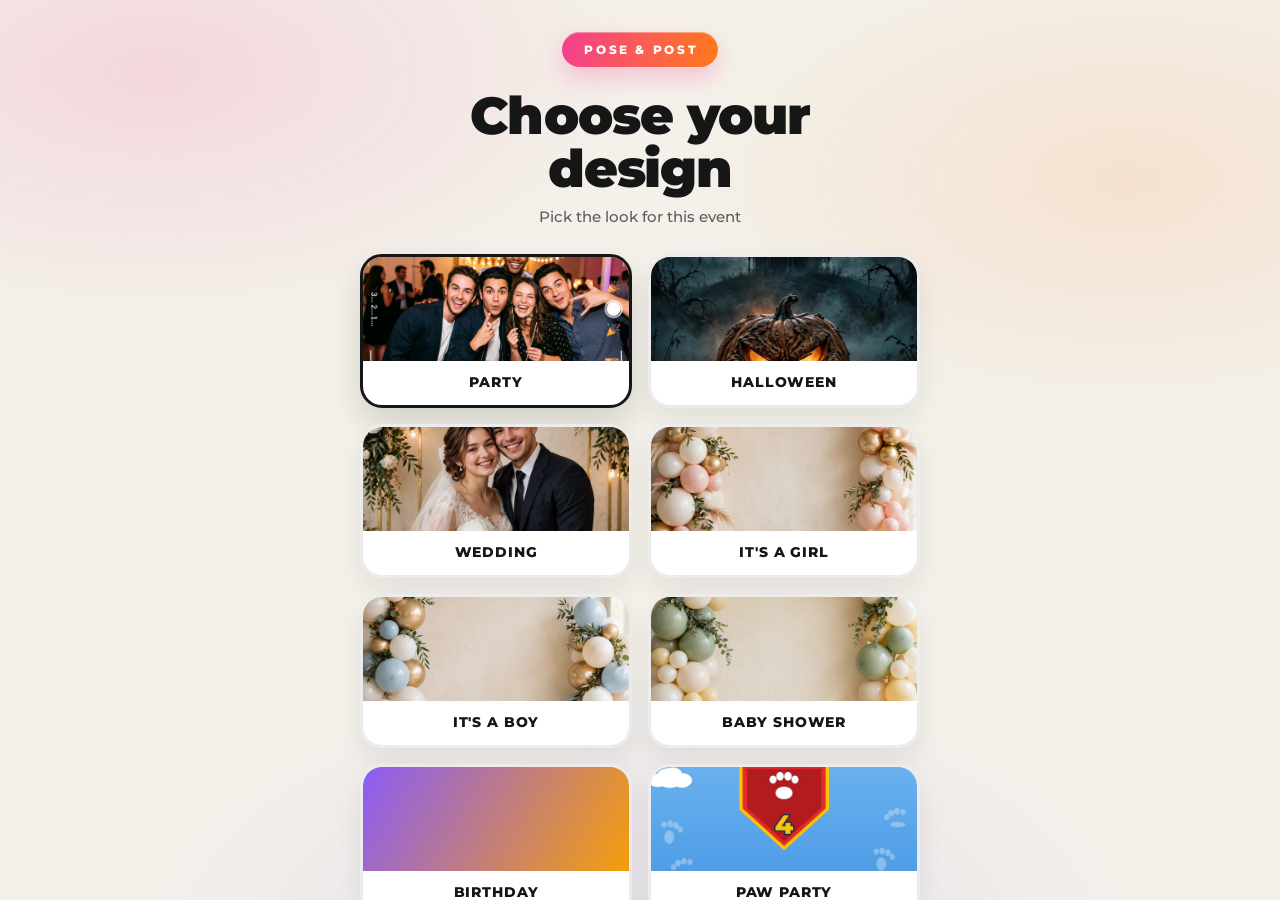
==== commit b1c0f55f: "Diseno Paw Party (Apolo): fondo nuevo + entrada en el selector" ====
--- a/index.html
+++ b/index.html
@@ -49,10 +49,12 @@
   body[data-tpl="baby-nina"] .inicio-fondo { background-image:url("./baby-nina.jpg"); }
   body[data-tpl="baby-nino"] .inicio-fondo { background-image:url("./baby-nino.jpg"); }
   body[data-tpl="baby-shower"] .inicio-fondo { background-image:url("./baby-neutral.jpg"); }
+  body[data-tpl="paw"] .inicio-fondo { background-image:url("./paw-fondo.jpg"); }
   body[data-tpl="boda"] .inicio-velo,
   body[data-tpl="baby-nina"] .inicio-velo,
   body[data-tpl="baby-nino"] .inicio-velo,
-  body[data-tpl="baby-shower"] .inicio-velo {
+  body[data-tpl="baby-shower"] .inicio-velo,
+  body[data-tpl="paw"] .inicio-velo {
     background:linear-gradient(180deg, rgba(43,32,38,.36), rgba(43,32,38,.10) 42%, rgba(43,32,38,.44)); }
   /* Button polish: friendly, elegant press feedback everywhere */
   #btn-home, #idiomas button, .modo { transition:transform .15s ease, background .2s ease, color .2s ease, box-shadow .2s ease; }
@@ -100,6 +102,18 @@
   #obturador::after { content:""; position:absolute; inset:16px; border-radius:50%;
                       background:var(--degradado); }
   #obturador:active { transform:translateX(-50%) scale(.92); }
+  /* The shutter must explain itself: guests stood in front of it waiting
+     for an automatic start. It pulses, and a label says what to do. */
+  @keyframes pulsoObturador { 0% { box-shadow:0 0 0 6px rgba(244,63,142,.35), 0 0 0 0 rgba(255,255,255,.45), 0 8px 30px rgba(0,0,0,.45); }
+    70% { box-shadow:0 0 0 6px rgba(244,63,142,.35), 0 0 0 30px rgba(255,255,255,0), 0 8px 30px rgba(0,0,0,.45); }
+    100% { box-shadow:0 0 0 6px rgba(244,63,142,.35), 0 0 0 0 rgba(255,255,255,0), 0 8px 30px rgba(0,0,0,.45); } }
+  #obturador { animation:pulsoObturador 1.7s ease-out infinite; }
+  #toca-iniciar { position:fixed; bottom:152px; left:50%; transform:translateX(-50%); z-index:4;
+                  background:rgba(10,10,16,.72); color:#fff; border:1.5px solid rgba(255,255,255,.55);
+                  padding:9px 20px; border-radius:999px; font-size:19px; font-weight:800;
+                  letter-spacing:.02em; white-space:nowrap; pointer-events:none;
+                  text-shadow:0 1px 6px rgba(0,0,0,.5); animation:flotaPista 1.7s ease-in-out infinite; }
+  @keyframes flotaPista { 0%,100% { transform:translateX(-50%) translateY(0); } 50% { transform:translateX(-50%) translateY(-6px); } }
   .puntos { position:fixed; bottom:158px; left:0; right:0; z-index:4; }
   .puntos span { display:inline-block; width:9px; height:9px; border-radius:50%;
                  background:rgba(255,255,255,.35); margin:0 8px; transition:all .3s; }
@@ -167,8 +181,7 @@
                padding:70px 12px 6px; }
   #pose-img { height:min(84vh, 100%); max-width:96%; object-fit:contain; opacity:.5;
               transform:scaleX(-1); /* mirrored, like the preview */
-              filter:drop-shadow(0 6px 24px rgba(0,0,0,.45));
-              transition:height .35s ease, top .35s ease, left .35s ease; }
+              filter:drop-shadow(0 6px 24px rgba(0,0,0,.45)); }
   #pose-nombre { position:absolute; top:64px; left:50%; transform:translateX(-50%);
                  background:var(--degradado); color:#fff; font-weight:800; white-space:nowrap;
                  font-size:17px; padding:10px 22px; border-radius:999px; text-align:center;
@@ -424,6 +437,7 @@
       <button class="modo" data-modo="boomerang">Boomerang</button>
     </div>
     <button id="obturador" aria-label="Take photos"></button>
+    <div id="toca-iniciar" class="oculto" data-txt="tocaIniciar"></div>
     <div class="puntos" id="puntos"><span></span><span></span><span></span></div>
   </div>
 
@@ -538,13 +552,19 @@
 // The operator can change the event name/tag, the countdown and the
 // photos per session without touching code; it persists per device.
 let fotosPorSesion = 3, segundosCuenta = 5;
+// The event name belongs to the TEMPLATE being edited (Ramiro's rule):
+// each design keeps its own name, and the landing/gallery show the
+// name of the design currently active — never another design's.
+const NOMBRES = { halloween: "Barrio Rushton View 5th" };
 try {
   const AJ = JSON.parse(localStorage.getItem("pb-ajustes") || "{}");
   if (AJ.fotos === 3 || AJ.fotos === 4) fotosPorSesion = AJ.fotos;
   if (AJ.cuenta === 3 || AJ.cuenta === 5) segundosCuenta = AJ.cuenta;
-  if (typeof AJ.nombre === "string") EVENTO.nombre = AJ.nombre;
+  if (AJ.nombres && typeof AJ.nombres === "object") Object.assign(NOMBRES, AJ.nombres);
+  else if (typeof AJ.nombre === "string") NOMBRES.halloween = AJ.nombre; // saves from the first panel version kept the name on Halloween
   if (typeof AJ.id === "string" && AJ.id) EVENTO.id = AJ.id;
 } catch(e){}
+function nombreActivo(){ return NOMBRES[EVENTO.plantilla] || ""; }
 
 // ===== Language: EN/ES toggle on the start screen, saved on this iPad =====
 let idioma = "en";
@@ -563,6 +583,7 @@
     qrSub: "Point your camera at the code<br>and take your photos",
     otra: "New session",
     sonrie: "Smile",
+    tocaIniciar: "Tap to start!",
     muevete: "Get ready to move",
     posePregunta: "Want a pose idea?",
     poseSi: "Yes, guide us!",
@@ -607,6 +628,7 @@
     qrSub: "Apunta tu cámara al código<br>y llévate tus fotos",
     otra: "Nueva sesión",
     sonrie: "Sonríe",
+    tocaIniciar: "¡Toca para empezar!",
     muevete: "Prepárate para moverte",
     posePregunta: "¿Quieren una pose guiada?",
     poseSi: "¡Sí, guíanos!",
@@ -658,7 +680,7 @@
 // Gallery URL with the event config (name, template, business, language, logo)
 function urlGaleria(extra){
   return (MODO_NIKON ? BASE_PUBLICA : BASE) + "/galeria.html?" + extra +
-    "&ev=" + encodeURIComponent(EVENTO.plantilla === "halloween" ? EVENTO.nombre : "") + "&tpl=" + encodeURIComponent(EVENTO.plantilla) +
+    "&ev=" + encodeURIComponent(EVENTO.nombre) + "&tpl=" + encodeURIComponent(EVENTO.plantilla) +
     "&neg=" + encodeURIComponent(NEGOCIO.nombre) + "&lang=" + idioma +
     (EVENTO.logo ? "&logo=" + encodeURIComponent(EVENTO.logo) : "");
 }
@@ -672,6 +694,7 @@
   { id:"baby-nino",   en:"It's a Boy",  es:"Es Niño",     img:"./baby-nino.jpg" },
   { id:"baby-shower", en:"Baby Shower", es:"Baby Shower", img:"./baby-neutral.jpg" },
   { id:"cumpleanos",  en:"Birthday",    es:"Cumpleaños",  grad:"linear-gradient(120deg,#8b5cf6,#f59e0b)" },
+  { id:"paw",         en:"Paw Party",   es:"Fiesta Paw",  img:"./paw-fondo.jpg" },
   { id:"graduacion",  en:"Graduation",  es:"Graduación",  grad:"linear-gradient(120deg,#1e40af,#c9a227)" },
 ];
 function pintarDisenos(){
@@ -689,6 +712,7 @@
 }
 function elegirDiseno(id){
   EVENTO.plantilla = id;
+  EVENTO.nombre = nombreActivo();
   document.body.dataset.tpl = id;
   try { localStorage.setItem("pb-plantilla", id); } catch(e){}
   marcarDisenoSel();
@@ -718,20 +742,21 @@
 
 // Design picker: apply the design saved on this iPad (if any). With a
 // saved design the app opens on that landing; without one, on the picker.
-const PLANTILLAS_OK = ["fiesta","boda","baby-shower","baby-nina","baby-nino","cumpleanos","halloween","graduacion"];
+const PLANTILLAS_OK = ["fiesta","boda","baby-shower","baby-nina","baby-nino","cumpleanos","halloween","graduacion","paw"];
 let tplGuardada = null;
 try { tplGuardada = localStorage.getItem("pb-plantilla"); } catch(e){}
 if (PLANTILLAS_OK.includes(tplGuardada)) EVENTO.plantilla = tplGuardada;
+EVENTO.nombre = nombreActivo();
 document.body.dataset.tpl = EVENTO.plantilla;
 document.body.classList.add("en-disenos"); // the picker is the default first screen
 pintarDisenos();
 if (tplGuardada) mostrar("vista-inicio");
 
-// The event name belongs to ONE event (the ward Halloween party): it is
-// shown on the landing and sent to the guest gallery ONLY while the
-// Halloween design is active. Any other design shows no name.
+// The event name belongs to the ACTIVE design: it is set per template
+// in the operator panel, shown on that design's landing and sent to
+// its guest gallery. Other designs keep their own name (or none).
 function aplicarNombre(){
-  const mostrarNombre = EVENTO.plantilla === "halloween" && !!EVENTO.nombre.trim();
+  const mostrarNombre = !!EVENTO.nombre.trim();
   const el = $("inicio-evento");
   el.textContent = mostrarNombre ? EVENTO.nombre.trim() : "";
   el.classList.toggle("oculto", !mostrarNombre);
@@ -1107,6 +1132,9 @@
   { id:"formal",    n:4, en:"Formal portrait",         es:"¡Retrato formal!" },
   { id:"highfive4", n:4, en:"All hands in!",           es:"¡Todos a chocar!" },
 ];
+// Preload the silhouettes: the fixed placement math needs each PNG's
+// real aspect BEFORE it is first shown, or it resizes when it loads.
+POSES.forEach(p => { const im = new Image(); im.src = "./poses/" + p.id + ".png"; });
 let poseSesion = null; // { n, lista:[pose x3] } while guided poses are on
 
 function elegirPoses(n){
@@ -1129,8 +1157,29 @@
   $("pose-paso1").classList.remove("oculto");
   $("pose-paso2").classList.add("oculto");
   $("pose-pregunta").classList.remove("oculto");
-}
-function ocultarPreguntaPose(){ $("pose-pregunta").classList.add("oculto"); $("rapido-chip").classList.add("oculto"); $("voy-chip").classList.add("oculto"); }
+  refrescarPista();
+}
+function ocultarPreguntaPose(){ $("pose-pregunta").classList.add("oculto"); $("rapido-chip").classList.add("oculto"); $("voy-chip").classList.add("oculto"); refrescarPista(); }
+// "Tap to start!" hint: visible only while the camera view is up, the pose
+// card is down and the shutter is waiting (guests missed the button).
+function refrescarPista(){
+  const enCamara = !$("vista-camara").classList.contains("oculto");
+  const tarjeta = !$("pose-pregunta").classList.contains("oculto");
+  const libre = $("obturador").style.display !== "none";
+  $("toca-iniciar").classList.toggle("oculto", !(enCamara && !tarjeta && libre));
+}
+// Answering the pose card means "we are ready": start on its own after a
+// short beat (the first countdown IS the get-ready time). The shutter
+// stays as the manual alternative and for boomerang.
+let autoInicioTimer = null;
+function programarAutoInicio(){
+  clearTimeout(autoInicioTimer);
+  if (modoActual !== "fotos") return;
+  autoInicioTimer = setTimeout(() => {
+    if (!sesionActiva && !$("vista-camara").classList.contains("oculto") && $("obturador").style.display !== "none")
+      $("obturador").onclick();
+  }, 900);
+}
 function mostrarPose(i){
   if (!poseSesion) return;
   const p = poseSesion.lista[i];
@@ -1160,10 +1209,12 @@
   ocultarPreguntaPose();
   cargarModeloCaras(); // freestyle framing counts faces instead
   iniciarDeteccion();
+  programarAutoInicio();
 };
 document.querySelectorAll(".pose-nums button").forEach(b => { b.onclick = () => {
   elegirPoses(parseInt(b.dataset.n, 10));
   ocultarPreguntaPose();
+  programarAutoInicio();
 }; });
 $("pose-chip").onclick = () => { reiniciarPoses(); mostrarPreguntaPose(); };
 
@@ -1206,7 +1257,7 @@
 $("op-fotos-4").onclick = () => { opFotos = 4; pintarSegOp(); };
 $("btn-operador").onclick = (e) => {
   e.stopPropagation();
-  $("op-nombre").value = EVENTO.nombre;
+  $("op-nombre").value = nombreActivo();
   $("op-id").value = EVENTO.id;
   opCuenta = segundosCuenta; opFotos = fotosPorSesion;
   pintarSegOp();
@@ -1215,11 +1266,12 @@
 $("op-cerrar").onclick = () => $("panel-operador").classList.add("oculto");
 $("op-guardar").onclick = () => {
   const id = $("op-id").value.trim().toLowerCase().replace(/[^a-z0-9-]/g, "-").replace(/^-+|-+$/g, "");
-  EVENTO.nombre = $("op-nombre").value.trim();
+  NOMBRES[EVENTO.plantilla] = $("op-nombre").value.trim(); // the name is saved on the design being edited
+  EVENTO.nombre = nombreActivo();
   if (id) EVENTO.id = id;
   segundosCuenta = opCuenta;
   fotosPorSesion = opFotos;
-  try { localStorage.setItem("pb-ajustes", JSON.stringify({ nombre: EVENTO.nombre, id: EVENTO.id, cuenta: segundosCuenta, fotos: fotosPorSesion })); } catch(e){}
+  try { localStorage.setItem("pb-ajustes", JSON.stringify({ nombres: NOMBRES, id: EVENTO.id, cuenta: segundosCuenta, fotos: fotosPorSesion })); } catch(e){}
   aplicarNombre();
   pintarTextosInicio();
   pintarPuntos(0);
@@ -1335,10 +1387,11 @@
   const img = $("pose-img");
   if (!poseSesion) return;
   if ($("pose-capa").classList.contains("oculto")) return;
+  if (!img.naturalWidth || !img.naturalHeight) return; // not loaded yet: the onload in mostrarPose re-runs this with the real aspect
   const W = window.innerWidth, H = window.innerHeight;
   const ALTOS = { 1: 1.52, 2: 1.42, 3: 1.30, 4: 1.20 }; // pictogram height × screen height
   let h = H * (ALTOS[poseSesion.n] || 1.35);
-  const aspect = (img.naturalWidth && img.naturalHeight) ? img.naturalWidth / img.naturalHeight : 0.7;
+  const aspect = img.naturalWidth / img.naturalHeight;
   let w = h * aspect;
   if (aspect < 1.1 && w > W * 1.04){ w = W * 1.04; h = w / aspect; } // solos/duos stay in frame; wide groups may bleed at the sides, like a real group photo
   img.style.position = "absolute";
@@ -1573,7 +1626,9 @@
 }
 
 $("obturador").onclick = async () => {
+  clearTimeout(autoInicioTimer);
   $("obturador").style.display = "none";
+  refrescarPista();
   sesionActiva = true;
   try {
     if (modoActual === "boomerang") await sesionBoomerang();
@@ -1585,6 +1640,7 @@
   pintarPuntos(0);
   $("leyenda").textContent = modoActual === "boomerang" ? T().muevete : T().sonrie;
   $("obturador").style.display = "";
+  refrescarPista();
 };
 
 $("otra").onclick = () => { if (MODO_NIKON) nikonCerrarSesion(); reiniciarPoses(); mostrar("vista-inicio"); };
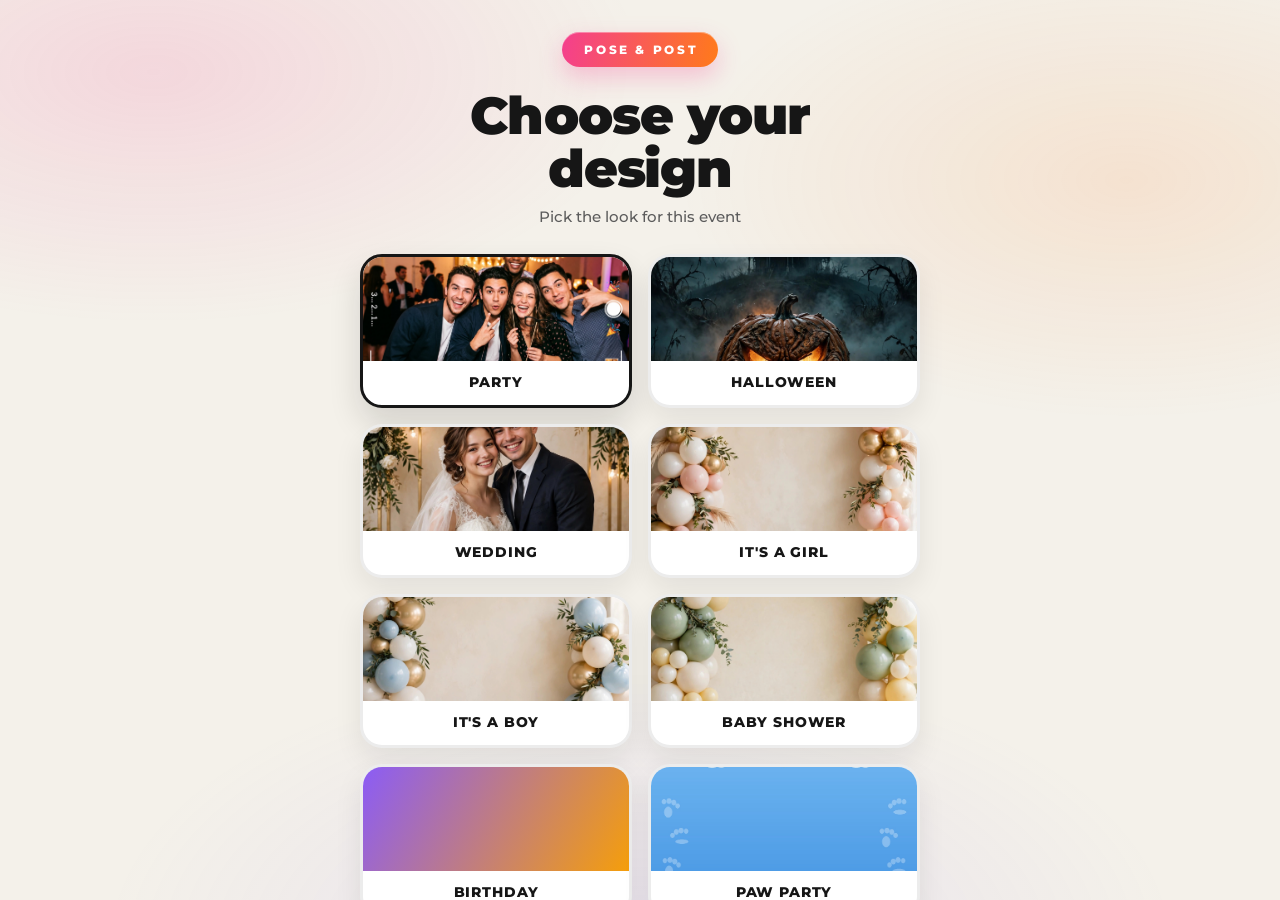
==== commit b93d1c8c: "Paw: fondo recomposado centrado para el UI del iPad + escena nitida sin recorte" ====
--- a/index.html
+++ b/index.html
@@ -56,6 +56,10 @@
   body[data-tpl="baby-shower"] .inicio-velo,
   body[data-tpl="paw"] .inicio-velo {
     background:linear-gradient(180deg, rgba(43,32,38,.36), rgba(43,32,38,.10) 42%, rgba(43,32,38,.44)); }
+  /* Paw scene is a designed graphic, not a photo: keep it crisp and
+     uncropped (no blur, no 1.07 zoom), with a blue veil for text contrast */
+  body[data-tpl="paw"] .inicio-fondo { filter:brightness(.98) saturate(1.05); transform:none; }
+  body[data-tpl="paw"] .inicio-velo { background:linear-gradient(180deg, rgba(8,30,66,.34), rgba(8,30,66,.10) 42%, rgba(8,30,66,.42)); }
   /* Button polish: friendly, elegant press feedback everywhere */
   #btn-home, #idiomas button, .modo { transition:transform .15s ease, background .2s ease, color .2s ease, box-shadow .2s ease; }
   #btn-home:active, #idiomas button:active, .modo:active { transform:scale(.94); }
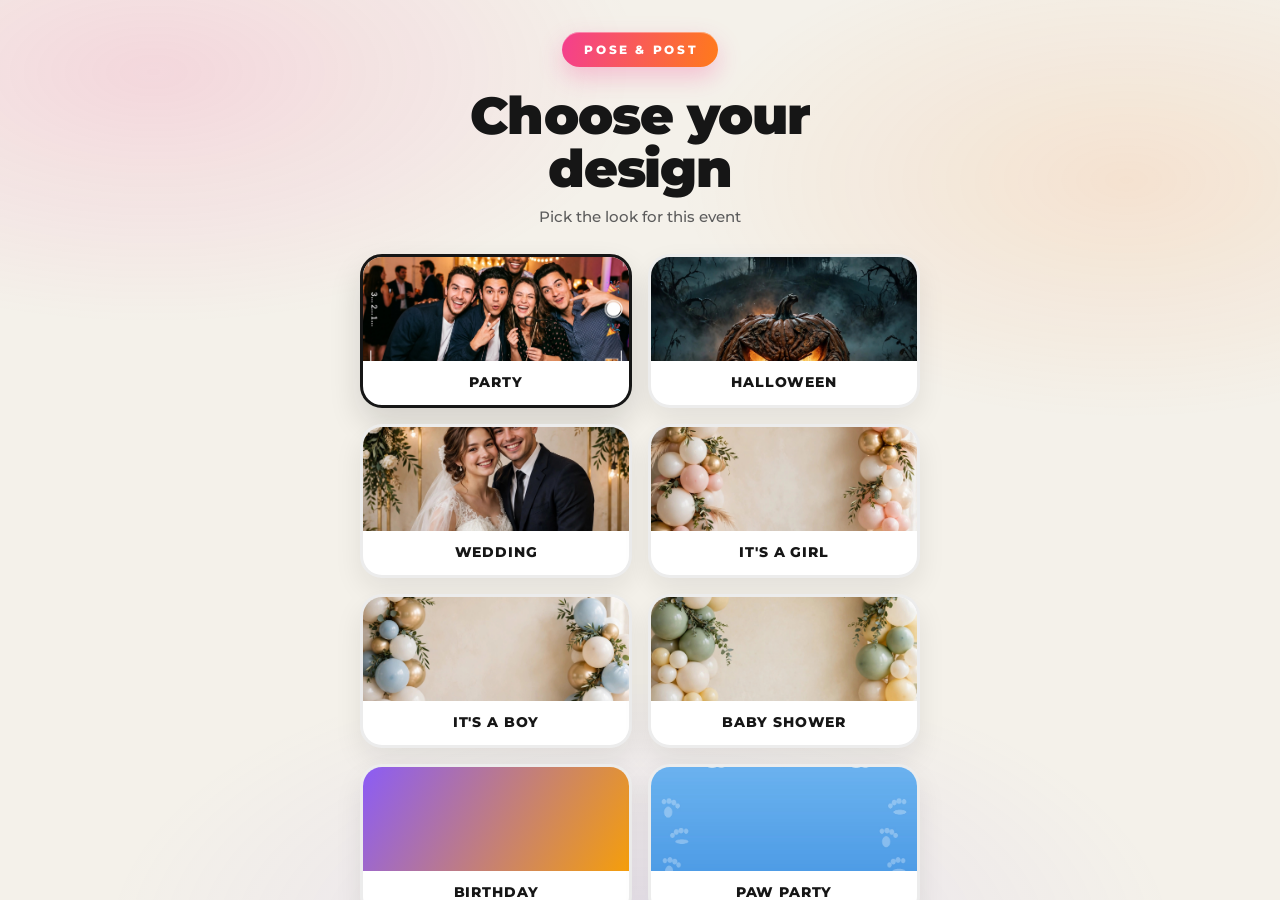
==== commit a444d589: "Paw: titulo de inicio propio (Posa como un cachorro)" ====
--- a/index.html
+++ b/index.html
@@ -60,6 +60,11 @@
      uncropped (no blur, no 1.07 zoom), with a blue veil for text contrast */
   body[data-tpl="paw"] .inicio-fondo { filter:brightness(.98) saturate(1.05); transform:none; }
   body[data-tpl="paw"] .inicio-velo { background:linear-gradient(180deg, rgba(8,30,66,.34), rgba(8,30,66,.10) 42%, rgba(8,30,66,.42)); }
+  /* Paw in landscape (Nikon mode runs the iPad sideways): wide artwork,
+     composed for 4:3 so nothing gets cropped */
+  @media (orientation: landscape) {
+    body[data-tpl="paw"] .inicio-fondo { background-image:url("./paw-fondo-wide.jpg"); }
+  }
   /* Button polish: friendly, elegant press feedback everywhere */
   #btn-home, #idiomas button, .modo { transition:transform .15s ease, background .2s ease, color .2s ease, box-shadow .2s ease; }
   #btn-home:active, #idiomas button:active, .modo:active { transform:scale(.94); }
@@ -1281,12 +1286,20 @@
   pintarPuntos(0);
   $("panel-operador").classList.add("oculto");
 };
+// Per-design landing titles (designs not listed keep the standard title)
+const TITULOS_TPL = {
+  paw: {
+    es: n => `¡Posa como un<br><span class="degradado-texto">cachorro! 🐾</span>`,
+    en: n => `Strike a<br><span class="degradado-texto">paw-some pose! 🐾</span>`
+  }
+};
 function pintarTextosInicio(){
   // The landing copy names the photo count and the countdown length:
   // keep it honest with the operator settings.
   const tit = document.querySelectorAll('[data-txt="titulo"]')[0];
   const sub = document.querySelectorAll('[data-txt="sub"]')[0];
-  if (tit) tit.innerHTML = T().tituloN(fotosPorSesion);
+  const tplTit = TITULOS_TPL[EVENTO.plantilla];
+  if (tit) tit.innerHTML = tplTit ? tplTit[idioma](fotosPorSesion) : T().tituloN(fotosPorSesion);
   if (sub) sub.textContent = T().subN(segundosCuenta);
 }
 
